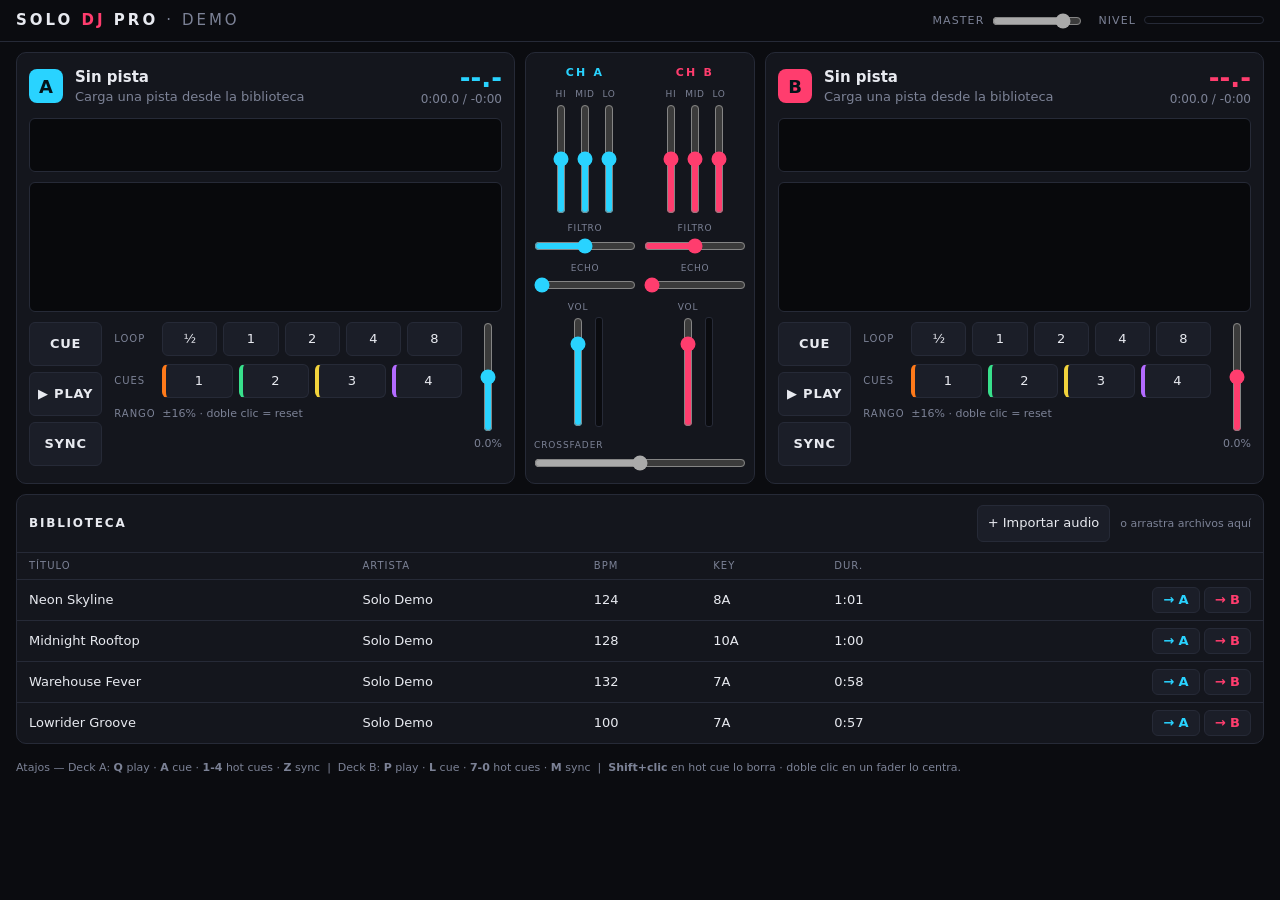
==== dj-pro/index.html @ d993eb13 "Add Solo DJ Pro demo (two-deck Web Audio DJ app) in dj-pro/ Co-Authored-By: Claude Sonnet 5.5 <norep" ====
<!DOCTYPE html>
<html lang="es">
<head>
<meta charset="utf-8">
<meta name="viewport" content="width=device-width, initial-scale=1">
<title>Solo DJ Pro</title>
<style>
:root{
  --bg:#0b0c10; --panel:#14161d; --panel2:#1b1e28; --line:#262a37; --text:#e8eaf0; --mute:#7c8296;
  --a:#29d3ff; --b:#ff3d6e; --ok:#38e08c;
}
*{box-sizing:border-box}
html,body{margin:0;background:var(--bg);color:var(--text);font:13px/1.4 system-ui,-apple-system,Segoe UI,Roboto,sans-serif}
button{font:inherit;color:inherit;background:var(--panel2);border:1px solid var(--line);border-radius:6px;padding:8px 10px;cursor:pointer;touch-action:manipulation}
button:hover{border-color:#3a4052}
button.on{background:var(--c);color:#04141a;border-color:var(--c);font-weight:700}
header{display:flex;align-items:center;gap:16px;padding:10px 16px;border-bottom:1px solid var(--line);flex-wrap:wrap}
header h1{font-size:15px;letter-spacing:.2em;margin:0;text-transform:uppercase}
header h1 b{color:var(--b)}
header .sp{flex:1}
.master{display:flex;align-items:center;gap:8px;color:var(--mute);font-size:11px;text-transform:uppercase;letter-spacing:.1em}
.meter{width:120px;height:8px;background:#0a0b0f;border-radius:4px;overflow:hidden;border:1px solid var(--line)}
.meter i{display:block;height:100%;width:0;background:linear-gradient(90deg,var(--ok),#f2d33c 75%,#ff4d4d)}
main{display:grid;grid-template-columns:1fr 230px 1fr;gap:10px;padding:10px 16px}
.deck{--c:var(--a);background:var(--panel);border:1px solid var(--line);border-radius:10px;padding:12px;display:flex;flex-direction:column;gap:10px;min-width:0}
.deck.B{--c:var(--b)}
.dh{display:flex;gap:12px;align-items:center}
.badge{width:34px;height:34px;border-radius:8px;background:var(--c);color:#04141a;font-weight:800;display:grid;place-items:center;font-size:18px;flex:none}
.meta{flex:1;min-width:0}
.meta .t{font-weight:600;font-size:15px;white-space:nowrap;overflow:hidden;text-overflow:ellipsis}
.meta .ar{color:var(--mute);white-space:nowrap;overflow:hidden;text-overflow:ellipsis}
.bpmbox{text-align:right;font-variant-numeric:tabular-nums}
.bpmbox .bpm{font-size:26px;font-weight:700;color:var(--c);line-height:1}
.bpmbox .tm{color:var(--mute);font-size:12px}
canvas{width:100%;display:block;background:#08090c;border-radius:6px;border:1px solid var(--line)}
.ov{height:54px;cursor:pointer}
.zm{height:130px}
.ctl{display:grid;grid-template-columns:auto 1fr auto;gap:12px;align-items:stretch}
.tr{display:flex;flex-direction:column;gap:6px}
.tr button{min-width:72px;padding:12px 8px;font-weight:700;letter-spacing:.06em}
.mid{display:flex;flex-direction:column;gap:8px;min-width:0}
.row{display:flex;gap:6px;flex-wrap:wrap;align-items:center}
.row .lbl{font-size:10px;color:var(--mute);text-transform:uppercase;letter-spacing:.1em;width:42px}
.row button{padding:7px 0;flex:1;min-width:38px;text-align:center}
.hc button{border-left:4px solid var(--hc,#444)}
.pitch{display:flex;flex-direction:column;align-items:center;gap:4px;font-variant-numeric:tabular-nums}
.pitch .v{font-size:11px;color:var(--mute)}
input[type=range]{accent-color:var(--c,#aaa);margin:0;cursor:pointer}
.v input[type=range], input.vert{writing-mode:vertical-lr;direction:rtl;width:22px;height:110px}
.mixer{background:var(--panel);border:1px solid var(--line);border-radius:10px;padding:12px 8px;display:flex;flex-direction:column;gap:12px;align-items:center}
.chs{display:grid;grid-template-columns:1fr 1fr;gap:8px;width:100%}
.ch{--c:var(--a);display:flex;flex-direction:column;align-items:center;gap:8px}
.ch.B{--c:var(--b)}
.ch h3{margin:0;font-size:11px;letter-spacing:.2em;color:var(--c)}
.eq{display:flex;gap:2px}
.eq label,.col{display:flex;flex-direction:column;align-items:center;gap:3px;font-size:9px;color:var(--mute);text-transform:uppercase;letter-spacing:.08em}
.fvol{display:flex;gap:6px;align-items:flex-end}
.vu{width:8px;height:110px;background:#0a0b0f;border-radius:3px;border:1px solid var(--line);position:relative;overflow:hidden}
.vu i{position:absolute;left:0;right:0;bottom:0;height:0;background:linear-gradient(0deg,var(--ok),#f2d33c 75%,#ff4d4d)}
.hz{width:100%}
.xf{width:100%;display:flex;flex-direction:column;gap:4px;font-size:9px;color:var(--mute);text-transform:uppercase;letter-spacing:.1em}
.xf input{width:100%}
.lib{margin:0 16px 16px;background:var(--panel);border:1px solid var(--line);border-radius:10px;overflow:hidden}
.libh{display:flex;gap:10px;align-items:center;padding:10px 12px;border-bottom:1px solid var(--line);flex-wrap:wrap}
.libh h2{margin:0;font-size:12px;letter-spacing:.15em;text-transform:uppercase;flex:1}
table{width:100%;border-collapse:collapse}
th{font-size:10px;text-transform:uppercase;letter-spacing:.1em;color:var(--mute);text-align:left;padding:6px 12px;font-weight:500}
td{padding:7px 12px;border-top:1px solid var(--line);white-space:nowrap}
td.n{font-variant-numeric:tabular-nums}
tr.row-t:hover{background:var(--panel2)}
td.act{text-align:right}
td.act button{padding:3px 10px;margin-left:4px;font-weight:700}
td.act .la{color:var(--a)} td.act .lb{color:var(--b)}
.foot{color:var(--mute);font-size:11px;padding:0 16px 18px}
.drop{outline:2px dashed var(--a);outline-offset:-6px}
@media(max-width:1000px){main{grid-template-columns:1fr}.mixer{order:3}}
@media(max-width:560px){.ctl{grid-template-columns:1fr}.tr{flex-direction:row}.tr button{flex:1}}
</style>
</head>
<body>
<header>
  <h1>Solo <b>DJ</b> Pro <span style="color:var(--mute);font-weight:400">· demo</span></h1>
  <span class="sp"></span>
  <label class="master">Master <input id="mvol" type="range" min="0" max="1" step="0.01" value="0.85" style="width:90px"></label>
  <div class="master">Nivel <div class="meter"><i id="mmeter"></i></div></div>
</header>

<main>
  <section class="deck A" id="deckA"></section>
  <section class="mixer">
    <div class="chs" id="chs"></div>
    <div class="xf"><span>Crossfader</span><input id="xf" type="range" min="0" max="1" step="0.005" value="0.5"></div>
  </section>
  <section class="deck B" id="deckB"></section>
</main>

<section class="lib">
  <div class="libh">
    <h2>Biblioteca</h2>
    <button id="import">+ Importar audio</button>
    <input id="file" type="file" accept="audio/*" multiple hidden>
    <span style="color:var(--mute);font-size:11px">o arrastra archivos aquí</span>
  </div>
  <table><thead><tr><th>Título</th><th>Artista</th><th>BPM</th><th>Key</th><th>Dur.</th><th></th></tr></thead><tbody id="lib"></tbody></table>
</section>
<div class="foot">Atajos — Deck A: <b>Q</b> play · <b>A</b> cue · <b>1-4</b> hot cues · <b>Z</b> sync &nbsp;|&nbsp; Deck B: <b>P</b> play · <b>L</b> cue · <b>7-0</b> hot cues · <b>M</b> sync &nbsp;|&nbsp; <b>Shift+clic</b> en hot cue lo borra · doble clic en un fader lo centra.</div>

<script>
"use strict";
const $ = (s, r = document) => r.querySelector(s);
const clamp = (v, a, b) => Math.min(b, Math.max(a, v));
const fmt = s => { if (!isFinite(s)) s = 0; s = Math.max(0, s); const m = Math.floor(s / 60); return m + ':' + String(Math.floor(s % 60)).padStart(2, '0'); };
const fmtT = s => { s = Math.max(0, s); return fmt(s) + '.' + String(Math.floor((s % 1) * 10)); };
const HC = ['#ff7a1a', '#38e08c', '#f2d33c', '#b36bff'];

let ctx, masterGain, masterAn;
const masterBuf = new Float32Array(512);

/* ---------- Análisis: forma de onda y BPM ---------- */
function analyze(buf) {
  const ch = buf.getChannelData(0), ch2 = buf.numberOfChannels > 1 ? buf.getChannelData(1) : ch;
  const B = 441, n = Math.ceil(ch.length / B), sec = B / buf.sampleRate;
  const peaks = new Float32Array(n), low = new Float32Array(n);
  let y = 0, mx = 0;
  for (let i = 0; i < n; i++) {
    let m = 0, l = 0;
    const st = i * B, en = Math.min(st + B, ch.length);
    for (let j = st; j < en; j++) {
      const x = (ch[j] + ch2[j]) * 0.5, ax = x < 0 ? -x : x;
      if (ax > m) m = ax;
      y += 0.02 * (x - y);
      const ay = y < 0 ? -y : y;
      if (ay > l) l = ay;
    }
    peaks[i] = m; low[i] = l; if (m > mx) mx = m;
  }
  if (mx > 0) for (let i = 0; i < n; i++) { peaks[i] /= mx; low[i] /= mx; }
  // BPM por autocorrelación fraccionaria del onset de graves
  const o = new Float32Array(n);
  for (let i = 1; i < n; i++) o[i] = Math.max(0, low[i] - low[i - 1]);
  const at = (p) => { const i = Math.floor(p), f = p - i; return (o[i] || 0) * (1 - f) + (o[i + 1] || 0) * f; };
  let best = 0, bestBpm = 120;
  for (let bpm = 70; bpm <= 180; bpm += 0.1) {
    const p = 60 / bpm / sec; let s = 0;
    for (let i = 0; i < n; i++) { const v = o[i]; if (v < 0.02) continue; s += v * (at(i + p) + 0.7 * at(i + 2 * p) + 0.5 * at(i + 4 * p)); }
    s /= Math.pow(bpm / 120, 0.5);
    if (s > best) { best = s; bestBpm = bpm; }
  }
  bestBpm = Math.round(bestBpm * 10) / 10;
  if (Math.abs(bestBpm - Math.round(bestBpm)) < 0.15) bestBpm = Math.round(bestBpm);
  // primer beat
  const p = 60 / bestBpm / sec; let bp = 0, bs = -1;
  for (let ph = 0; ph < p; ph += 0.5) {
    let s = 0;
    for (let k = 0; ph + k * p < n - 1; k++) s += at(ph + k * p);
    if (s > bs) { bs = s; bp = ph; }
  }
  return { peaks, low, sec, bpm: bestBpm, firstBeat: bp * sec };
}

/* ---------- Pistas demo sintetizadas ---------- */
const DEMOS = [
  { title: 'Neon Skyline', artist: 'Solo Demo', bpm: 124, key: '8A', root: 55.0, bars: 32 },
  { title: 'Midnight Rooftop', artist: 'Solo Demo', bpm: 128, key: '10A', root: 61.74, bars: 32 },
  { title: 'Warehouse Fever', artist: 'Solo Demo', bpm: 132, key: '7A', root: 73.42, bars: 32 },
  { title: 'Lowrider Groove', artist: 'Solo Demo', bpm: 100, key: '7A', root: 73.42, bars: 24 },
];
async function renderDemo(d) {
  const sr = 44100, beat = 60 / d.bpm, dur = d.bars * 4 * beat + 1;
  const oc = new OfflineAudioContext(2, Math.ceil(sr * dur), sr);
  const nb = oc.createBuffer(1, sr, sr), nd = nb.getChannelData(0);
  for (let i = 0; i < nd.length; i++) nd[i] = Math.random() * 2 - 1;
  const out = oc.createGain(); out.gain.value = 0.8; out.connect(oc.destination);
  const env = (g, t, a, dec, peak) => { g.gain.setValueAtTime(0.0001, t); g.gain.linearRampToValueAtTime(peak, t + a); g.gain.exponentialRampToValueAtTime(0.0001, t + a + dec); };
  const osc = (type, f, t, len, dest, peak, cut, a = 0.005) => {
    const o = oc.createOscillator(), g = oc.createGain(), lp = oc.createBiquadFilter();
    o.type = type; o.frequency.value = f; lp.type = 'lowpass'; lp.frequency.value = cut;
    env(g, t, a, len, peak); o.connect(lp); lp.connect(g); g.connect(dest); o.start(t); o.stop(t + len + a + 0.05);
  };
  const noise = (t, len, type, f, peak) => {
    const s = oc.createBufferSource(), fl = oc.createBiquadFilter(), g = oc.createGain();
    s.buffer = nb; fl.type = type; fl.frequency.value = f; env(g, t, 0.002, len, peak);
    s.connect(fl); fl.connect(g); g.connect(out); s.start(t, Math.random() * 0.5, len + 0.05);
  };
  const kick = t => {
    const o = oc.createOscillator(), g = oc.createGain();
    o.frequency.setValueAtTime(150, t); o.frequency.exponentialRampToValueAtTime(45, t + 0.12);
    g.gain.setValueAtTime(1, t); g.gain.exponentialRampToValueAtTime(0.001, t + 0.35);
    o.connect(g); g.connect(out); o.start(t); o.stop(t + 0.4);
  };
  const bassN = [0, 0, 12, 0, 10, 0, 7, 0], arp = [0, 3, 7, 10, 12, 10, 7, 3];
  const hz = (semi, oct = 1) => d.root * Math.pow(2, semi / 12) * oct;
  for (let bar = 0; bar < d.bars; bar++) {
    const t0 = bar * 4 * beat;
    const sec = bar < 4 ? 0 : bar < 8 ? 1 : bar < Math.floor(d.bars / 2) ? 2 : bar < Math.floor(d.bars / 2) + 4 ? 3 : 4;
    for (let b = 0; b < 4; b++) {
      const t = t0 + b * beat;
      if (sec !== 3) kick(t);
      noise(t + beat / 2, 0.05, 'highpass', 7000, 0.22);
      if (sec >= 2 && sec !== 3 && (b === 1 || b === 3)) noise(t, 0.15, 'bandpass', 1500, 0.55);
      if (sec >= 1 && sec !== 3) { const s = t + beat / 2; osc('sawtooth', hz(bassN[(b * 2 + 1) % 8], 1), s, beat * 0.45, out, 0.5, 450); }
      if (sec >= 2) for (let k = 0; k < 4; k++) {
        const s = t + k * beat / 4, n = arp[(b * 4 + k) % 8];
        osc('square', hz(n, sec === 3 ? 8 : 4), s, beat / 4 * 0.8, out, 0.1, 2800);
      }
    }
    if (sec >= 3) [0, 7, 12].forEach(n => { osc('sawtooth', hz(n, 4), t0, beat * 3.8, out, 0.05, 1200, 0.3); osc('sawtooth', hz(n, 4) * 1.007, t0, beat * 3.8, out, 0.05, 1200, 0.3); });
  }
  return oc.startRendering();
}

/* ---------- Deck ---------- */
class Deck {
  constructor(id) {
    this.id = id; this.root = $('#deck' + id);
    this.buf = null; this.info = null; this.playing = false; this.offset = 0; this.startedAt = 0; this.rate = 1;
    this.cuePoint = 0; this.cues = [null, null, null, null]; this.loop = null; this.preview = false; this.vol = 0.8; this.xf = 1;
    this.buildUI();
  }
  buildUI() {
    this.root.innerHTML = `
      <div class="dh"><div class="badge">${this.id}</div>
        <div class="meta"><div class="t" data-r="title">Sin pista</div><div class="ar" data-r="artist">Carga una pista desde la biblioteca</div></div>
        <div class="bpmbox"><div class="bpm" data-r="bpm">--.-</div><div class="tm" data-r="time">0:00.0 / -0:00</div></div></div>
      <canvas class="ov" data-r="ov"></canvas>
      <canvas class="zm" data-r="zm"></canvas>
      <div class="ctl">
        <div class="tr"><button data-r="cue">CUE</button><button data-r="play">▶ PLAY</button><button data-r="sync">SYNC</button></div>
        <div class="mid">
          <div class="row"><span class="lbl">Loop</span>${[0.5, 1, 2, 4, 8].map(b => `<button data-loop="${b}">${b === 0.5 ? '½' : b}</button>`).join('')}</div>
          <div class="row hc"><span class="lbl">Cues</span>${[0, 1, 2, 3].map(i => `<button data-hc="${i}" style="--hc:${HC[i]}">${i + 1}</button>`).join('')}</div>
          <div class="row"><span class="lbl">Rango</span><span style="color:var(--mute);font-size:11px">±16% · doble clic = reset</span></div>
        </div>
        <div class="pitch v"><input data-r="pitch" type="range" min="-16" max="16" step="0.05" value="0" class="vert"><span class="v" data-r="pv">0.0%</span></div>
      </div>`;
    this.el = k => $(`[data-r=${k}]`, this.root);
    this.ov = this.el('ov'); this.zm = this.el('zm');
    this.el('play').onclick = () => this.togglePlay();
    const cue = this.el('cue');
    cue.onpointerdown = e => { e.preventDefault(); this.cueDown(); };
    cue.onpointerup = cue.onpointerleave = () => this.cueUp();
    this.el('sync').onclick = () => this.sync();
    this.root.querySelectorAll('[data-loop]').forEach(b => b.onclick = () => this.toggleLoop(+b.dataset.loop));
    this.root.querySelectorAll('[data-hc]').forEach(b => b.onclick = e => this.hotCue(+b.dataset.hc, e.shiftKey));
    const p = this.el('pitch');
    p.oninput = () => this.setTempo(+p.value);
    p.ondblclick = () => { p.value = 0; this.setTempo(0); };
    this.ov.onclick = e => { if (!this.buf) return; const r = this.ov.getBoundingClientRect(); this.seek((e.clientX - r.left) / r.width * this.buf.duration); };
    let drag = null;
    this.zm.onpointerdown = e => { drag = e.clientX; this.zm.setPointerCapture(e.pointerId); };
    this.zm.onpointermove = e => { if (drag === null || !this.buf) return; const r = this.zm.getBoundingClientRect(); this.seek(this.pos() - (e.clientX - drag) / r.width * 8); drag = e.clientX; };
    this.zm.onpointerup = () => drag = null;
  }
  initGraph() {
    const mk = (t, f, type) => { const n = ctx.createBiquadFilter(); n.type = type; n.frequency.value = f; return n; };
    this.lo = mk(0, 100, 'lowshelf'); this.mid = mk(0, 1000, 'peaking'); this.hi = mk(0, 8000, 'highshelf'); this.mid.Q.value = 0.7;
    this.lpf = mk(0, 20000, 'lowpass'); this.hpf = mk(0, 10, 'highpass');
    this.trim = ctx.createGain(); this.chan = ctx.createGain(); this.an = ctx.createAnalyser(); this.an.fftSize = 512;
    this.delay = ctx.createDelay(2); this.fb = ctx.createGain(); this.wet = ctx.createGain(); this.fb.gain.value = 0.45; this.wet.gain.value = 0;
    this.trim.connect(this.lo); this.lo.connect(this.mid); this.mid.connect(this.hi); this.hi.connect(this.lpf); this.lpf.connect(this.hpf);
    this.hpf.connect(this.chan); this.hpf.connect(this.delay); this.delay.connect(this.fb); this.fb.connect(this.delay); this.delay.connect(this.wet); this.wet.connect(this.chan);
    this.chan.connect(this.an); this.an.connect(masterGain);
    this.updateGain(); this.updateDelay();
    this.vuBuf = new Float32Array(512);
  }
  updateGain() { if (this.chan) this.chan.gain.setTargetAtTime(this.vol * this.xf, ctx.currentTime, 0.015); }
  updateDelay() { if (this.delay && this.info) this.delay.delayTime.setTargetAtTime(clamp(60 / (this.info.bpm * this.rate) * 0.75, 0.05, 1.9), ctx.currentTime, 0.05); }
  setEQ(band, v) { const db = v >= 0 ? v * 6 : v * 26; (band === 'lo' ? this.lo : band === 'mid' ? this.mid : this.hi).gain.setTargetAtTime(db, ctx.currentTime, 0.01); }
  setFilter(v) {
    const t = ctx.currentTime;
    if (Math.abs(v) < 0.04) { this.lpf.frequency.setTargetAtTime(20000, t, 0.02); this.hpf.frequency.setTargetAtTime(10, t, 0.02); }
    else if (v < 0) { this.hpf.frequency.setTargetAtTime(10, t, 0.02); this.lpf.frequency.setTargetAtTime(20000 * Math.pow(0.001, -v), t, 0.02); }
    else { this.lpf.frequency.setTargetAtTime(20000, t, 0.02); this.hpf.frequency.setTargetAtTime(20 * Math.pow(1000, v), t, 0.02); }
  }
  setFx(v) { this.wet.gain.setTargetAtTime(v * 0.9, ctx.currentTime, 0.02); }

  load(buf, meta) {
    this.stopSrc(); this.playing = false; this.preview = false;
    this.buf = buf; this.info = analyze(buf); this.meta = meta;
    if (meta && meta.demo) { this.info.bpm = meta.bpm; this.info.firstBeat = 0; }
    this.offset = this.cuePoint = 0; this.cues = [null, null, null, null]; this.loop = null;
    this.el('pitch').value = 0; this.rate = 1; this.el('pv').textContent = '0.0%';
    this.el('title').textContent = meta.title; this.el('artist').textContent = meta.artist + (meta.key ? ' · ' + meta.key : '');
    this.paintOverview(); this.refreshButtons(); this.updateDelay();
  }
  pos() {
    if (!this.buf) return 0;
    if (!this.playing) return this.offset;
    let p = this.offset + (ctx.currentTime - this.startedAt) * this.rate;
    if (this.loop) { const { s, e } = this.loop; if (p >= e) p = s + ((p - s) % (e - s)); }
    return p;
  }
  stopSrc() { if (this.src) { try { this.src.stop(); } catch (e) {} try { this.src.disconnect(); } catch (e) {} this.src = null; } }
  startSrc(off) {
    this.stopSrc();
    const s = ctx.createBufferSource(); s.buffer = this.buf; s.playbackRate.value = this.rate;
    if (this.loop) { s.loop = true; s.loopStart = this.loop.s; s.loopEnd = this.loop.e; }
    s.connect(this.trim); s.start(0, clamp(off, 0, this.buf.duration - 0.01));
    this.src = s; this.offset = off; this.startedAt = ctx.currentTime;
  }
  togglePlay() {
    if (!this.buf) return; initAudio();
    if (this.playing) { this.pause(); } else { this.preview = false; this.startSrc(this.offset >= this.buf.duration - 0.05 ? 0 : this.offset); this.playing = true; }
    this.refreshButtons();
  }
  pause() { this.offset = this.pos(); this.stopSrc(); this.playing = false; }
  seek(t) { if (!this.buf) return; t = clamp(t, 0, this.buf.duration - 0.02); if (this.playing) this.startSrc(t); else this.offset = t; }
  cueDown() {
    if (!this.buf) return; initAudio();
    if (this.playing) { this.pause(); this.seek(this.cuePoint); this.refreshButtons(); }
    else if (Math.abs(this.offset - this.cuePoint) < 0.03) { this.preview = true; this.startSrc(this.cuePoint); this.playing = true; this.refreshButtons(); }
    else { this.cuePoint = this.offset; }
  }
  cueUp() { if (this.preview) { this.preview = false; this.pause(); this.offset = this.cuePoint; this.refreshButtons(); } }
  setTempo(pct) {
    this.el('pv').textContent = (pct > 0 ? '+' : '') + pct.toFixed(1) + '%';
    if (this.playing) { this.offset = this.pos(); this.startedAt = ctx.currentTime; }
    this.rate = 1 + pct / 100;
    if (this.src) this.src.playbackRate.value = this.rate;
    this.updateDelay();
  }
  bpmNow() { return this.info ? this.info.bpm * this.rate : 0; }
  sync() {
    const o = this === decks[0] ? decks[1] : decks[0];
    if (!this.info || !o.info) return; initAudio();
    const rate = clamp(o.bpmNow() / this.info.bpm, 0.84, 1.16), pct = (rate - 1) * 100;
    this.el('pitch').value = pct; this.setTempo(pct);
    if (this.playing && o.playing) {
      const ph = d => { const bl = 60 / d.info.bpm; return (((d.pos() - d.info.firstBeat) / bl) % 1 + 1) % 1; };
      let diff = ph(o) - ph(this); diff -= Math.round(diff);
      this.seek(this.pos() + diff * 60 / this.info.bpm);
    }
  }
  toggleLoop(beats) {
    if (!this.buf) return;
    const was = this.loop && this.loop.beats === beats;
    if (this.playing) { this.offset = this.pos(); this.startedAt = ctx.currentTime; }
    if (was) { this.loop = null; if (this.src) this.src.loop = false; }
    else {
      const bl = 60 / this.info.bpm; let s = this.pos();
      s = Math.max(0, this.info.firstBeat + Math.round((s - this.info.firstBeat) / bl) * bl);
      const e = Math.min(s + beats * bl, this.buf.duration - 0.05);
      this.loop = { s, e, beats };
      if (this.playing) { if (this.offset >= e) this.startSrc(s); else { this.src.loopStart = s; this.src.loopEnd = e; this.src.loop = true; } }
    }
    this.refreshButtons();
  }
  hotCue(i, clear) {
    if (!this.buf) return;
    if (clear) this.cues[i] = null;
    else if (this.cues[i] === null) this.cues[i] = this.pos();
    else { initAudio(); this.seek(this.cues[i]); if (!this.playing) { this.preview = false; this.startSrc(this.cues[i]); this.playing = true; } }
    this.refreshButtons();
  }
  refreshButtons() {
    const pl = this.el('play'); pl.classList.toggle('on', this.playing && !this.preview);
    pl.textContent = this.playing ? '❚❚ PAUSA' : '▶ PLAY';
    this.root.querySelectorAll('[data-loop]').forEach(b => b.classList.toggle('on', !!this.loop && this.loop.beats === +b.dataset.loop));
    this.root.querySelectorAll('[data-hc]').forEach(b => { const i = +b.dataset.hc, on = this.cues[i] !== null; b.classList.toggle('on', on); b.style.background = on ? HC[i] : ''; b.style.borderColor = on ? HC[i] : ''; });
  }
  paintOverview() {
    const c = document.createElement('canvas'); this.ovCache = c;
    const W = c.width = 1200, H = c.height = 108, { peaks, low } = this.info, n = peaks.length, ctx2 = c.getContext('2d');
    const col = getComputedStyle(this.root).getPropertyValue('--c').trim() || '#29d3ff';
    for (let x = 0; x < W; x++) {
      const a = Math.floor(x / W * n), b = Math.max(a + 1, Math.floor((x + 1) / W * n)); let m = 0, l = 0;
      for (let i = a; i < b; i++) { if (peaks[i] > m) m = peaks[i]; if (low[i] > l) l = low[i]; }
      ctx2.fillStyle = col; ctx2.globalAlpha = 0.55; ctx2.fillRect(x, H / 2 - m * H / 2, 1, m * H);
      ctx2.globalAlpha = 1; ctx2.fillStyle = '#fff'; ctx2.fillRect(x, H / 2 - l * H / 2, 1, l * H);
    }
  }
  draw() {
    if (!this.buf) { this.fit(this.ov, 54); this.fit(this.zm, 130); return; }
    const pos = this.pos(), dur = this.buf.duration;
    // overview
    let g = this.fit(this.ov, 54), W = this.ov.width, H = this.ov.height;
    g.drawImage(this.ovCache, 0, 0, W, H);
    if (this.loop) { g.fillStyle = 'rgba(56,224,140,.28)'; g.fillRect(this.loop.s / dur * W, 0, (this.loop.e - this.loop.s) / dur * W, H); }
    this.cues.forEach((c, i) => { if (c !== null) { g.fillStyle = HC[i]; g.fillRect(c / dur * W - 1, 0, 3, H); } });
    g.fillStyle = '#fff'; g.fillRect(pos / dur * W - 1, 0, 2, H);
    // zoom
    g = this.fit(this.zm, 130); W = this.zm.width; H = this.zm.height;
    const win = 8, { peaks, low, sec, bpm, firstBeat } = this.info, col = getComputedStyle(this.root).getPropertyValue('--c').trim();
    const t0 = pos - win / 2, dpr = W / this.zm.clientWidth;
    if (this.loop) { g.fillStyle = 'rgba(56,224,140,.22)'; g.fillRect((this.loop.s - t0) / win * W, 0, (this.loop.e - this.loop.s) / win * W, H); }
    for (let x = 0; x < W; x += 2) {
      const t = t0 + x / W * win, i = Math.floor(t / sec);
      if (i < 0 || i >= peaks.length) continue;
      const m = peaks[i], l = low[i];
      g.fillStyle = col; g.globalAlpha = 0.6; g.fillRect(x, H / 2 - m * H * 0.48, 2, m * H * 0.96);
      g.globalAlpha = 1; g.fillStyle = '#fff'; g.fillRect(x, H / 2 - l * H * 0.48, 2, l * H * 0.96);
    }
    const bl = 60 / bpm, k0 = Math.ceil((t0 - firstBeat) / bl);
    for (let k = k0; firstBeat + k * bl < t0 + win; k++) {
      const x = (firstBeat + k * bl - t0) / win * W, bar = ((k % 4) + 4) % 4 === 0;
      g.fillStyle = bar ? 'rgba(255,255,255,.6)' : 'rgba(255,255,255,.2)'; g.fillRect(x, 0, bar ? 2 * dpr : dpr, H);
    }
    this.cues.forEach((c, i) => { if (c === null) return; const x = (c - t0) / win * W; g.fillStyle = HC[i]; g.fillRect(x - dpr, 0, 2 * dpr, H); g.fillRect(x, 0, 16 * dpr, 14 * dpr); g.fillStyle = '#000'; g.font = `${10 * dpr}px sans-serif`; g.fillText(i + 1, x + 4 * dpr, 11 * dpr); });
    g.fillStyle = '#ff3b3b'; g.fillRect(W / 2 - dpr, 0, 2 * dpr, H);
    // texto
    this.el('time').textContent = fmtT(pos) + ' / -' + fmt(dur - pos);
    this.el('bpm').textContent = this.bpmNow().toFixed(1);
    // fin de pista
    if (this.playing && !this.loop && pos >= dur - 0.03) { this.pause(); this.offset = 0; this.refreshButtons(); }
  }
  fit(c, h) {
    const dpr = window.devicePixelRatio || 1, w = Math.max(10, Math.round(c.clientWidth * dpr)), hh = Math.round(h * dpr);
    if (c.width !== w || c.height !== hh) { c.width = w; c.height = hh; }
    const g = c.getContext('2d'); g.globalAlpha = 1; g.clearRect(0, 0, c.width, c.height); return g;
  }
}

const decks = [new Deck('A'), new Deck('B')];

/* ---------- Mezclador ---------- */
function buildMixer() {
  $('#chs').innerHTML = decks.map((d, i) => `
    <div class="ch ${d.id}" data-i="${i}">
      <h3>CH ${d.id}</h3>
      <div class="eq">
        <label>Hi<input class="vert" data-eq="hi" type="range" min="-1" max="1" step="0.01" value="0"></label>
        <label>Mid<input class="vert" data-eq="mid" type="range" min="-1" max="1" step="0.01" value="0"></label>
        <label>Lo<input class="vert" data-eq="lo" type="range" min="-1" max="1" step="0.01" value="0"></label>
      </div>
      <label class="col hz">Filtro<input class="hz" data-f="filter" type="range" min="-1" max="1" step="0.01" value="0"></label>
      <label class="col hz">Echo<input class="hz" data-f="fx" type="range" min="0" max="1" step="0.01" value="0"></label>
      <div class="fvol"><label class="col">Vol<input class="vert" data-f="vol" type="range" min="0" max="1" step="0.01" value="0.8"></label><div class="vu"><i></i></div></div>
    </div>`).join('');
  document.querySelectorAll('.ch').forEach(ch => {
    const d = decks[+ch.dataset.i];
    ch.querySelectorAll('input').forEach(inp => {
      const def = inp.value;
      inp.ondblclick = () => { inp.value = def; inp.oninput(); };
      inp.oninput = () => {
        const v = +inp.value; d.ui = d.ui || {}; d.ui[inp.dataset.eq || inp.dataset.f] = v;
        if (inp.dataset.f === 'vol') { d.vol = v; d.updateGain(); return; }
        if (!ctx) return;
        if (inp.dataset.eq) d.setEQ(inp.dataset.eq, v);
        else if (inp.dataset.f === 'filter') d.setFilter(v);
        else if (inp.dataset.f === 'fx') d.setFx(v);
      };
    });
    d.vu = $('.vu i', ch);
  });
}
function applyXfade() {
  const x = +$('#xf').value;
  decks[0].xf = Math.cos(x * Math.PI / 2) * 1.0; decks[1].xf = Math.sin(x * Math.PI / 2);
  // normaliza el centro para que ambos canales suenen a 100%
  decks.forEach(d => { d.xf = Math.min(1, d.xf * 1.414); d.updateGain(); });
}
$('#xf').oninput = () => ctx && applyXfade();
$('#xf').ondblclick = e => { e.target.value = 0.5; ctx && applyXfade(); };
$('#mvol').oninput = e => masterGain && masterGain.gain.setTargetAtTime(+e.target.value, ctx.currentTime, 0.02);

function initAudio() {
  if (ctx) { if (ctx.state !== 'running') ctx.resume(); return; }
  ctx = new (window.AudioContext || window.webkitAudioContext)();
  masterGain = ctx.createGain(); masterGain.gain.value = +$('#mvol').value;
  const comp = ctx.createDynamicsCompressor(); masterAn = ctx.createAnalyser(); masterAn.fftSize = 512;
  masterGain.connect(comp); comp.connect(masterAn); masterAn.connect(ctx.destination);
  decks.forEach(d => { d.initGraph(); const u = d.ui || {};
    ['hi', 'mid', 'lo'].forEach(b => u[b] !== undefined && d.setEQ(b, u[b])); u.filter !== undefined && d.setFilter(u.filter); u.fx !== undefined && d.setFx(u.fx); });
  applyXfade();
}

/* ---------- Biblioteca ---------- */
const library = DEMOS.map(d => ({ ...d, demo: true, dur: d.bars * 4 * 60 / d.bpm }));
function drawLib() {
  $('#lib').innerHTML = library.map((t, i) => `<tr class="row-t"><td>${t.title}</td><td>${t.artist}</td><td class="n">${t.bpm ? (+t.bpm).toFixed(t.demo ? 0 : 1) : '--'}</td><td>${t.key || '—'}</td><td class="n">${fmt(t.dur)}</td>
    <td class="act"><button class="la" data-t="${i}" data-d="0">→ A</button><button class="lb" data-t="${i}" data-d="1">→ B</button></td></tr>`).join('');
}
async function loadTrack(i, di) {
  initAudio();
  const t = library[i], deck = decks[di];
  deck.el('title').textContent = 'Cargando…';
  if (!t.buffer) t.buffer = t.demo ? await renderDemo(t) : t.buffer;
  deck.load(t.buffer, t);
  if (!t.demo && !t.analyzed) { t.bpm = deck.info.bpm; t.analyzed = true; drawLib(); }
}
$('#lib').onclick = e => { const b = e.target.closest('button[data-t]'); if (b) loadTrack(+b.dataset.t, +b.dataset.d); };
async function addFiles(files, deckIdx) {
  initAudio();
  for (const f of files) {
    if (!f.type.startsWith('audio/') && !/\.(mp3|wav|flac|m4a|aac|ogg)$/i.test(f.name)) continue;
    try {
      const buffer = await ctx.decodeAudioData(await f.arrayBuffer());
      const name = f.name.replace(/\.[^.]+$/, ''), parts = name.split(' - ');
      library.push({ title: parts.length > 1 ? parts.slice(1).join(' - ') : name, artist: parts.length > 1 ? parts[0] : 'Importado', bpm: 0, key: '', dur: buffer.duration, buffer });
      drawLib();
      if (deckIdx !== undefined) await loadTrack(library.length - 1, deckIdx);
    } catch (err) { alert('No se pudo leer ' + f.name); }
  }
}
$('#import').onclick = () => $('#file').click();
$('#file').onchange = e => { addFiles([...e.target.files]); e.target.value = ''; };
document.addEventListener('dragover', e => { e.preventDefault(); const d = e.target.closest('.deck'); document.querySelectorAll('.deck').forEach(x => x.classList.toggle('drop', x === d)); });
document.addEventListener('dragleave', e => { if (!e.relatedTarget) document.querySelectorAll('.deck').forEach(x => x.classList.remove('drop')); });
document.addEventListener('drop', e => {
  e.preventDefault(); document.querySelectorAll('.deck').forEach(x => x.classList.remove('drop'));
  const d = e.target.closest('.deck'); addFiles([...e.dataTransfer.files], d ? (d.id === 'deckA' ? 0 : 1) : undefined);
});

/* ---------- Atajos ---------- */
const keys = {
  q: () => decks[0].togglePlay(), p: () => decks[1].togglePlay(), z: () => decks[0].sync(), m: () => decks[1].sync(),
  1: () => decks[0].hotCue(0), 2: () => decks[0].hotCue(1), 3: () => decks[0].hotCue(2), 4: () => decks[0].hotCue(3),
  7: () => decks[1].hotCue(0), 8: () => decks[1].hotCue(1), 9: () => decks[1].hotCue(2), 0: () => decks[1].hotCue(3),
};
addEventListener('keydown', e => {
  if (e.repeat || e.metaKey || e.ctrlKey || (e.target.tagName === 'INPUT' && e.target.type !== 'range')) return;
  const k = e.key.toLowerCase();
  if (k === 'a') decks[0].cueDown(); else if (k === 'l') decks[1].cueDown(); else if (keys[k]) keys[k]();
});
addEventListener('keyup', e => { const k = e.key.toLowerCase(); if (k === 'a') decks[0].cueUp(); else if (k === 'l') decks[1].cueUp(); });

/* ---------- Loop de render y medidores ---------- */
const peakOf = (an, buf) => { an.getFloatTimeDomainData(buf); let m = 0; for (let i = 0; i < buf.length; i++) { const v = Math.abs(buf[i]); if (v > m) m = v; } return m; };
function frame() {
  decks.forEach(d => d.draw());
  if (ctx) {
    decks.forEach(d => { if (d.an && d.vu) d.vu.style.height = clamp(peakOf(d.an, d.vuBuf) * 100, 0, 100) + '%'; });
    $('#mmeter').style.width = clamp(peakOf(masterAn, masterBuf) * 100, 0, 100) + '%';
  }
  requestAnimationFrame(frame);
}
buildMixer(); drawLib(); requestAnimationFrame(frame);
window.__dj = { decks, library, loadTrack };
</script>
</body>
</html>
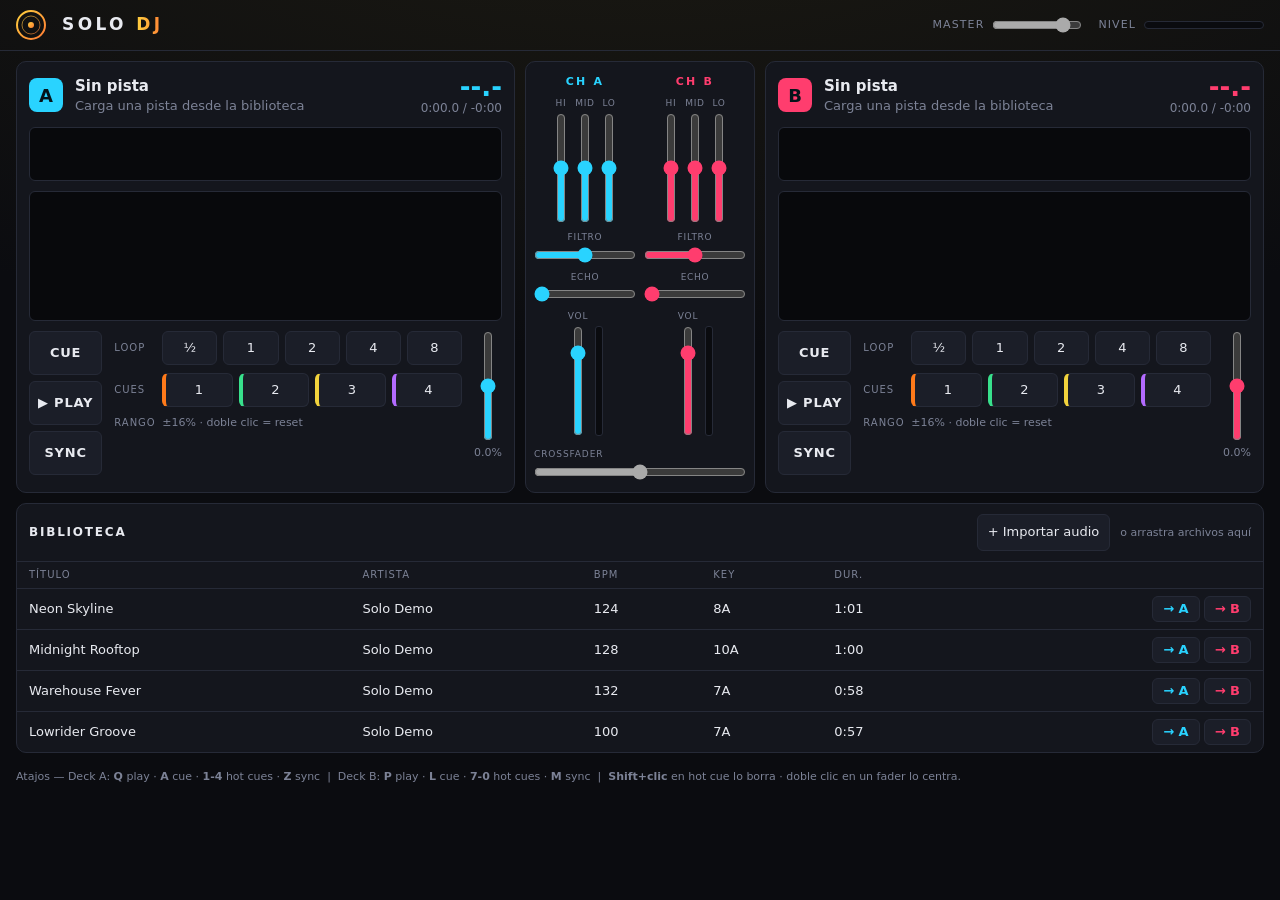
==== commit 496f7a4a: "Rename app to Solo DJ and polish header branding Co-Authored-By: Claude Sonnet 5.5 <noreply@anthropi" ====
--- a/dj-pro/index.html
+++ b/dj-pro/index.html
@@ -3,20 +3,21 @@
 <head>
 <meta charset="utf-8">
 <meta name="viewport" content="width=device-width, initial-scale=1">
-<title>Solo DJ Pro</title>
+<title>Solo DJ</title>
 <style>
 :root{
   --bg:#0b0c10; --panel:#14161d; --panel2:#1b1e28; --line:#262a37; --text:#e8eaf0; --mute:#7c8296;
   --a:#29d3ff; --b:#ff3d6e; --ok:#38e08c;
 }
 *{box-sizing:border-box}
-html,body{margin:0;background:var(--bg);color:var(--text);font:13px/1.4 system-ui,-apple-system,Segoe UI,Roboto,sans-serif}
+html,body{margin:0;background:radial-gradient(1200px 500px at 50% -150px,#1c1a12,var(--bg)) no-repeat,var(--bg);min-height:100%;color:var(--text);font:13px/1.4 system-ui,-apple-system,Segoe UI,Roboto,sans-serif}
 button{font:inherit;color:inherit;background:var(--panel2);border:1px solid var(--line);border-radius:6px;padding:8px 10px;cursor:pointer;touch-action:manipulation}
 button:hover{border-color:#3a4052}
 button.on{background:var(--c);color:#04141a;border-color:var(--c);font-weight:700}
 header{display:flex;align-items:center;gap:16px;padding:10px 16px;border-bottom:1px solid var(--line);flex-wrap:wrap}
 header h1{font-size:15px;letter-spacing:.2em;margin:0;text-transform:uppercase}
-header h1 b{color:var(--b)}
+header h1{font-weight:800;font-size:17px}
+header h1 b{background:linear-gradient(90deg,#ffd23f,#ff7a33);-webkit-background-clip:text;background-clip:text;color:transparent}
 header .sp{flex:1}
 .master{display:flex;align-items:center;gap:8px;color:var(--mute);font-size:11px;text-transform:uppercase;letter-spacing:.1em}
 .meter{width:120px;height:8px;background:#0a0b0f;border-radius:4px;overflow:hidden;border:1px solid var(--line)}
@@ -79,7 +80,7 @@
 </head>
 <body>
 <header>
-  <h1>Solo <b>DJ</b> Pro <span style="color:var(--mute);font-weight:400">· demo</span></h1>
+  <svg width="30" height="30" viewBox="0 0 30 30" aria-hidden="true"><defs><linearGradient id="lg" x1="0" y1="0" x2="1" y2="1"><stop offset="0" stop-color="#ffd23f"/><stop offset="1" stop-color="#ff7a33"/></linearGradient></defs><circle cx="15" cy="15" r="14" fill="none" stroke="url(#lg)" stroke-width="2"/><circle cx="15" cy="15" r="9" fill="none" stroke="url(#lg)" stroke-width="1" opacity=".6"/><circle cx="15" cy="15" r="3" fill="url(#lg)"/><path d="M15 1v6" stroke="url(#lg)" stroke-width="2" stroke-linecap="round"/></svg><h1>Solo <b>DJ</b></h1>
   <span class="sp"></span>
   <label class="master">Master <input id="mvol" type="range" min="0" max="1" step="0.01" value="0.85" style="width:90px"></label>
   <div class="master">Nivel <div class="meter"><i id="mmeter"></i></div></div>
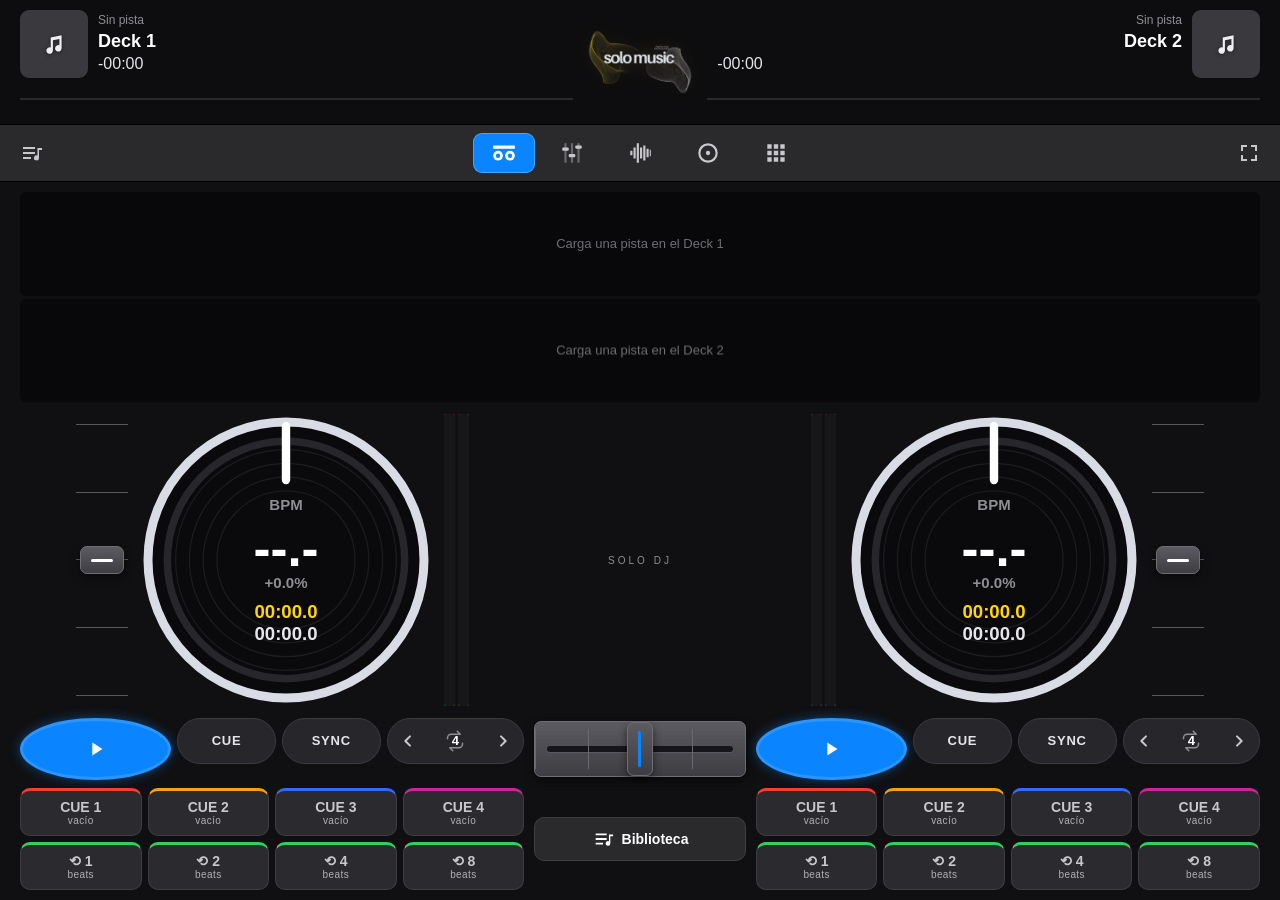
==== commit 7191dbe9: "Redesign Solo DJ: tablet-style decks view, mixer/waves/platters/pads views, song library, Solo Music" ====
--- a/dj-pro/index.html
+++ b/dj-pro/index.html
@@ -2,144 +2,366 @@
 <html lang="es">
 <head>
 <meta charset="utf-8">
-<meta name="viewport" content="width=device-width, initial-scale=1">
+<meta name="viewport" content="width=device-width, initial-scale=1, viewport-fit=cover, user-scalable=no">
+<meta name="theme-color" content="#0d0d0f">
 <title>Solo DJ</title>
 <style>
 :root{
-  --bg:#0b0c10; --panel:#14161d; --panel2:#1b1e28; --line:#262a37; --text:#e8eaf0; --mute:#7c8296;
-  --a:#29d3ff; --b:#ff3d6e; --ok:#38e08c;
-}
-*{box-sizing:border-box}
-html,body{margin:0;background:radial-gradient(1200px 500px at 50% -150px,#1c1a12,var(--bg)) no-repeat,var(--bg);min-height:100%;color:var(--text);font:13px/1.4 system-ui,-apple-system,Segoe UI,Roboto,sans-serif}
-button{font:inherit;color:inherit;background:var(--panel2);border:1px solid var(--line);border-radius:6px;padding:8px 10px;cursor:pointer;touch-action:manipulation}
-button:hover{border-color:#3a4052}
-button.on{background:var(--c);color:#04141a;border-color:var(--c);font-weight:700}
-header{display:flex;align-items:center;gap:16px;padding:10px 16px;border-bottom:1px solid var(--line);flex-wrap:wrap}
-header h1{font-size:15px;letter-spacing:.2em;margin:0;text-transform:uppercase}
-header h1{font-weight:800;font-size:17px}
-header h1 b{background:linear-gradient(90deg,#ffd23f,#ff7a33);-webkit-background-clip:text;background-clip:text;color:transparent}
-header .sp{flex:1}
-.master{display:flex;align-items:center;gap:8px;color:var(--mute);font-size:11px;text-transform:uppercase;letter-spacing:.1em}
-.meter{width:120px;height:8px;background:#0a0b0f;border-radius:4px;overflow:hidden;border:1px solid var(--line)}
-.meter i{display:block;height:100%;width:0;background:linear-gradient(90deg,var(--ok),#f2d33c 75%,#ff4d4d)}
-main{display:grid;grid-template-columns:1fr 230px 1fr;gap:10px;padding:10px 16px}
-.deck{--c:var(--a);background:var(--panel);border:1px solid var(--line);border-radius:10px;padding:12px;display:flex;flex-direction:column;gap:10px;min-width:0}
-.deck.B{--c:var(--b)}
-.dh{display:flex;gap:12px;align-items:center}
-.badge{width:34px;height:34px;border-radius:8px;background:var(--c);color:#04141a;font-weight:800;display:grid;place-items:center;font-size:18px;flex:none}
-.meta{flex:1;min-width:0}
-.meta .t{font-weight:600;font-size:15px;white-space:nowrap;overflow:hidden;text-overflow:ellipsis}
-.meta .ar{color:var(--mute);white-space:nowrap;overflow:hidden;text-overflow:ellipsis}
-.bpmbox{text-align:right;font-variant-numeric:tabular-nums}
-.bpmbox .bpm{font-size:26px;font-weight:700;color:var(--c);line-height:1}
-.bpmbox .tm{color:var(--mute);font-size:12px}
-canvas{width:100%;display:block;background:#08090c;border-radius:6px;border:1px solid var(--line)}
-.ov{height:54px;cursor:pointer}
-.zm{height:130px}
-.ctl{display:grid;grid-template-columns:auto 1fr auto;gap:12px;align-items:stretch}
-.tr{display:flex;flex-direction:column;gap:6px}
-.tr button{min-width:72px;padding:12px 8px;font-weight:700;letter-spacing:.06em}
-.mid{display:flex;flex-direction:column;gap:8px;min-width:0}
-.row{display:flex;gap:6px;flex-wrap:wrap;align-items:center}
-.row .lbl{font-size:10px;color:var(--mute);text-transform:uppercase;letter-spacing:.1em;width:42px}
-.row button{padding:7px 0;flex:1;min-width:38px;text-align:center}
-.hc button{border-left:4px solid var(--hc,#444)}
-.pitch{display:flex;flex-direction:column;align-items:center;gap:4px;font-variant-numeric:tabular-nums}
-.pitch .v{font-size:11px;color:var(--mute)}
-input[type=range]{accent-color:var(--c,#aaa);margin:0;cursor:pointer}
-.v input[type=range], input.vert{writing-mode:vertical-lr;direction:rtl;width:22px;height:110px}
-.mixer{background:var(--panel);border:1px solid var(--line);border-radius:10px;padding:12px 8px;display:flex;flex-direction:column;gap:12px;align-items:center}
-.chs{display:grid;grid-template-columns:1fr 1fr;gap:8px;width:100%}
-.ch{--c:var(--a);display:flex;flex-direction:column;align-items:center;gap:8px}
-.ch.B{--c:var(--b)}
-.ch h3{margin:0;font-size:11px;letter-spacing:.2em;color:var(--c)}
-.eq{display:flex;gap:2px}
-.eq label,.col{display:flex;flex-direction:column;align-items:center;gap:3px;font-size:9px;color:var(--mute);text-transform:uppercase;letter-spacing:.08em}
-.fvol{display:flex;gap:6px;align-items:flex-end}
-.vu{width:8px;height:110px;background:#0a0b0f;border-radius:3px;border:1px solid var(--line);position:relative;overflow:hidden}
-.vu i{position:absolute;left:0;right:0;bottom:0;height:0;background:linear-gradient(0deg,var(--ok),#f2d33c 75%,#ff4d4d)}
-.hz{width:100%}
-.xf{width:100%;display:flex;flex-direction:column;gap:4px;font-size:9px;color:var(--mute);text-transform:uppercase;letter-spacing:.1em}
-.xf input{width:100%}
-.lib{margin:0 16px 16px;background:var(--panel);border:1px solid var(--line);border-radius:10px;overflow:hidden}
-.libh{display:flex;gap:10px;align-items:center;padding:10px 12px;border-bottom:1px solid var(--line);flex-wrap:wrap}
-.libh h2{margin:0;font-size:12px;letter-spacing:.15em;text-transform:uppercase;flex:1}
-table{width:100%;border-collapse:collapse}
-th{font-size:10px;text-transform:uppercase;letter-spacing:.1em;color:var(--mute);text-align:left;padding:6px 12px;font-weight:500}
-td{padding:7px 12px;border-top:1px solid var(--line);white-space:nowrap}
-td.n{font-variant-numeric:tabular-nums}
-tr.row-t:hover{background:var(--panel2)}
-td.act{text-align:right}
-td.act button{padding:3px 10px;margin-left:4px;font-weight:700}
-td.act .la{color:var(--a)} td.act .lb{color:var(--b)}
-.foot{color:var(--mute);font-size:11px;padding:0 16px 18px}
-.drop{outline:2px dashed var(--a);outline-offset:-6px}
-@media(max-width:1000px){main{grid-template-columns:1fr}.mixer{order:3}}
-@media(max-width:560px){.ctl{grid-template-columns:1fr}.tr{flex-direction:row}.tr button{flex:1}}
+  --bg:#0d0d0f; --p1:#2c2c30; --p2:#232326; --text:#fff; --mute:#8e8e93;
+  --blue:#0a84ff; --green:#30d158; --red:#ff453a; --yellow:#ffd60a;
+  --d0:#0a84ff; --d1:#bf5af2; --k:54px;
+}
+*{box-sizing:border-box;-webkit-tap-highlight-color:transparent}
+html,body{height:100%;margin:0;overflow:hidden;background:#000;color:var(--text);font:14px/1.3 -apple-system,BlinkMacSystemFont,"SF Pro Text","Segoe UI",Roboto,sans-serif;user-select:none;-webkit-user-select:none}
+button{font:inherit;color:inherit;border:0;background:none;padding:0;cursor:pointer;touch-action:manipulation}
+svg{display:block}
+#app{height:100dvh;max-width:1280px;margin:0 auto;display:flex;flex-direction:column;background:var(--p2);position:relative;overflow:hidden}
+
+/* ---------- Cabecera ---------- */
+.top{background:var(--bg);padding:max(6px,env(safe-area-inset-top)) 12px 8px;display:grid;grid-template-columns:1fr 1fr;grid-template-areas:"brand brand" "c1 c2";gap:2px 14px}
+.brand{grid-area:brand;display:flex;justify-content:center;height:50px}
+.brand img{height:100%;width:auto;object-fit:contain;filter:drop-shadow(0 0 10px rgba(255,181,46,.25))}
+.dcard{display:grid;grid-template-columns:auto 1fr;grid-template-rows:auto auto;gap:6px 10px;min-width:0}
+.dcard[data-deck="0"]{grid-area:c1}.dcard[data-deck="1"]{grid-area:c2}
+.dcard[data-deck="1"]{grid-template-columns:1fr auto;text-align:right}
+.dcard[data-deck="1"] .meta{grid-column:1;grid-row:1}.dcard[data-deck="1"] .art{grid-column:2;grid-row:1}
+.art{width:58px;height:58px;border-radius:9px;background:#3a3a3e;display:grid;place-items:center;overflow:hidden;flex:none}
+.art svg{width:26px;height:26px;fill:#fff;opacity:.92;filter:drop-shadow(0 1px 2px rgba(0,0,0,.5))}
+.meta{min-width:0;display:flex;flex-direction:column;justify-content:center;gap:1px}
+.meta .ar{color:var(--mute);font-size:12px;white-space:nowrap;overflow:hidden;text-overflow:ellipsis}
+.meta .ti{font-size:16px;font-weight:600;white-space:nowrap;overflow:hidden;text-overflow:ellipsis}
+.meta .tk{display:flex;gap:10px;align-items:center;color:#e5e5ea;font-variant-numeric:tabular-nums;font-size:16px}
+.dcard[data-deck="1"] .tk{justify-content:flex-end;flex-direction:row-reverse}
+.meta .key{color:#e5e5ea;font-size:13px;opacity:.85}
+.ovw{grid-column:1/-1;height:30px;display:block;width:100%;cursor:pointer}
+
+/* ---------- Pestañas ---------- */
+.tabs{display:flex;align-items:center;justify-content:center;padding:8px 12px;background:#2a2a2d;border-top:1px solid #000;border-bottom:1px solid #000;position:relative}
+.seg{display:flex;gap:6px}
+.tab{width:62px;height:40px;border-radius:9px;display:grid;place-items:center;color:#c7c7cc}
+.tab svg{width:26px;height:26px;fill:currentColor}
+.tab.on{background:var(--blue);color:#fff;box-shadow:0 0 0 1px rgba(255,255,255,.25) inset}
+.tabs .lb,.tabs .rb{position:absolute;top:50%;transform:translateY(-50%);width:42px;height:40px;border-radius:9px;display:grid;place-items:center;color:#c7c7cc}
+.tabs .lb{left:10px}.tabs .rb{right:10px}
+.tabs .lb svg,.tabs .rb svg{width:24px;height:24px;fill:currentColor}
+.tabs .lb:hover,.tabs .rb:hover{background:#3a3a3e}
+
+/* ---------- Escenario ---------- */
+.stage{flex:1;min-height:0;position:relative;background:radial-gradient(600px 400px at 100% 40%,rgba(255,69,58,.07),transparent 70%),linear-gradient(#35353a,#27272a)}
+.view{position:absolute;inset:0;display:none}
+.view.on{display:flex}
+#app[data-view="perf"] .bar{display:none}
+
+/* Performance (estilo escritorio/tablet) */
+.perf{flex:1;display:grid;min-height:0;padding:8px 10px;gap:8px 10px;background:#101012;overflow:hidden;
+  grid-template-columns:1fr minmax(150px,.42fr) 1fr;grid-template-rows:auto minmax(0,1fr) auto auto;
+  grid-template-areas:"pw pw pw" "pk0 pm pk1" "tr0 xf tr1" "pp0 lb pp1"}
+.pw{grid-area:pw;display:flex;flex-direction:column;gap:3px;height:clamp(110px,27vh,210px)}
+.pw canvas{flex:1;min-height:0;width:100%;display:block;background:#08080a;border-radius:6px;touch-action:none;cursor:ew-resize}
+.perf>*{min-width:0}
+.pk{display:flex;gap:8px;justify-content:center;align-items:stretch;min-height:0}
+.pk[data-pk="0"]{grid-area:pk0}.pk[data-pk="1"]{grid-area:pk1;flex-direction:row-reverse}
+.pk .pf{width:52px;flex:none;display:flex}
+.pk .pf .fader{flex:1;width:100%}
+.pk .pc{flex:0 1 auto;aspect-ratio:1;height:100%;max-width:100%;min-width:0;display:block;touch-action:none;cursor:grab}
+.pk .pvu{display:flex;gap:3px;flex:none;padding:4px 0}
+.pm{grid-area:pm;display:flex;flex-direction:column;align-items:center;justify-content:center;gap:10px;min-height:0}
+.pm .sol{text-align:center}
+.pmx{grid-area:xf;display:flex;align-items:center}
+.pmx .fader{width:100%}
+.lbtn{grid-area:lb;align-self:center;height:44px;border-radius:10px;background:#2a2a2d;border:1px solid #3d3d42;font-weight:600;display:flex;align-items:center;justify-content:center;gap:8px;padding:0 10px}
+.lbtn svg{width:22px;height:22px;fill:currentColor}
+.tr{display:flex;gap:6px;align-items:stretch}
+.tr[data-tr="0"]{grid-area:tr0}.tr[data-tr="1"]{grid-area:tr1}
+.pb{flex:1;padding:0;height:46px;border-radius:23px;background:#27272b;border:1px solid #3b3b40;font-weight:700;font-size:13px;letter-spacing:.06em;color:#e5e5ea;display:grid;place-items:center;min-width:0}
+.pb:active{filter:brightness(1.4)}
+.pb.on{background:#33a1ff;border-color:#33a1ff;color:#fff}
+.pb.play{flex:1.5;background:#0a84ff;border-color:#2b95ff;color:#fff;box-shadow:0 0 12px rgba(10,132,255,.45)}
+.pb.play svg{width:22px;height:22px;fill:#fff}
+.pb.play.on{background:#4aa8ff;box-shadow:0 0 18px rgba(74,168,255,.8)}
+.lpg{flex:1.4;display:flex;align-items:center;background:#27272b;border:1px solid #3b3b40;border-radius:23px;height:46px;overflow:hidden}
+.lpg button{height:100%;display:grid;place-items:center;color:#c7c7cc}
+.lpg .s{width:30%}
+.lpg .s svg{width:16px;height:16px}
+.lpg .m{flex:1;position:relative;font-weight:700}
+.lpg .m svg{width:30px;height:30px;fill:none;stroke:#8e8e93;stroke-width:2;stroke-linecap:round;stroke-linejoin:round}
+.lpg .m b{position:absolute;inset:0;display:grid;place-items:center;font-size:13px;color:#fff}
+.lpg.on{border-color:var(--green)}.lpg.on .m svg{stroke:var(--green)}
+.pp{display:grid;grid-template-columns:repeat(4,1fr);gap:6px}
+.pp[data-pp="0"]{grid-area:pp0}.pp[data-pp="1"]{grid-area:pp1}
+.pp .pad{height:48px;min-height:0;font-size:14px}
+
+/* Mezcla */
+.mix{padding:10px 6px;gap:4px;overflow:auto}
+.side{width:92px;display:flex;flex-direction:column;align-items:center;gap:8px;flex:none}
+.side .fh{flex:1;width:100%;display:flex;min-height:90px}
+.side .fh .fader{flex:1}
+.center{flex:1;min-width:0;display:flex;flex-direction:column;align-items:center;gap:4px}
+.ctop{display:flex;align-items:center;justify-content:space-between;width:100%;max-width:340px}
+.cmid{flex:1;min-height:0;width:100%;max-width:340px;display:flex;justify-content:space-between;gap:4px}
+.eqcol{display:flex;flex-direction:column;justify-content:space-around;align-items:center;gap:2px}
+.vus{display:flex;gap:5px;align-self:stretch;padding:4px 0}
+.vu{width:11px;position:relative;background:linear-gradient(0deg,#30d158 0 60%,#ffd60a 80%,#ff453a);border-radius:2px;overflow:hidden}
+.vu i{position:absolute;left:0;right:0;top:0;height:100%;background:#17171a}
+.vu::after{content:"";position:absolute;inset:0;background:repeating-linear-gradient(0deg,transparent 0 2px,#17171a 2px 3px)}
+.vgap{width:10px}
+.sol{font-size:10px;letter-spacing:.3em;color:var(--mute);text-transform:uppercase}
+
+/* Perillas y faders */
+.knob{display:flex;flex-direction:column;align-items:center;gap:1px;touch-action:none;cursor:ns-resize;outline:none}
+.knob svg{width:var(--k);height:var(--k)}
+.knob .kl{font-size:11px;letter-spacing:.06em;color:var(--mute);text-transform:uppercase}
+.knob:focus-visible svg{filter:drop-shadow(0 0 4px var(--blue))}
+.knob.sm{--k:40px}
+.fader{position:relative;touch-action:none;cursor:pointer;outline:none}
+.fader.v::before{content:"";position:absolute;left:0;right:0;top:14px;bottom:14px;background:repeating-linear-gradient(180deg,#58585e 0 1px,transparent 1px calc(25% - .25px))}
+.fader.v::after{content:"";position:absolute;left:0;right:0;bottom:14px;height:1px;background:#58585e}
+.fader.v .h{position:absolute;left:4px;right:4px;height:28px;top:calc((1 - var(--v)) * (100% - 28px))}
+.fader.h{height:56px}
+.fader.h::before{content:"";position:absolute;left:12px;right:12px;top:50%;height:6px;margin-top:-3px;background:#161618;border-radius:3px;box-shadow:0 1px 0 rgba(255,255,255,.08)}
+.fader.h .tick{position:absolute;top:calc(50% - 20px);height:40px;width:1px;background:#6a6a70}
+.fader.h .h{position:absolute;top:0;bottom:0;width:26px;left:calc(var(--v) * (100% - 26px))}
+.h{border-radius:7px;background:linear-gradient(#5b5b61,#3d3d42);border:1px solid #6e6e75;box-shadow:0 3px 8px rgba(0,0,0,.5)}
+.fader.v .h::after{content:"";position:absolute;left:10px;right:10px;top:50%;height:3px;margin-top:-1.5px;background:#fff;border-radius:2px}
+.fader.h .h::after{content:"";position:absolute;top:8px;bottom:8px;left:50%;width:3px;margin-left:-1.5px;background:var(--blue);border-radius:2px}
+.fader:focus-visible .h{border-color:var(--blue)}
+
+/* Ondas verticales */
+.waves{gap:1px;background:#000}
+.wcol{flex:1;min-width:0;position:relative;background:#232326;display:flex;flex-direction:column}
+.wcol canvas{flex:1;min-height:0;width:100%;display:block;touch-action:none;cursor:ns-resize}
+.wnum{position:absolute;left:10px;top:8px;font-size:20px;font-weight:600;color:#fff;text-shadow:0 1px 3px #000}
+.zb{position:absolute;left:8px;width:34px;height:34px;border-radius:50%;background:rgba(0,0,0,.35);color:#fff;font-size:20px;display:grid;place-items:center;line-height:1}
+.zb.p{top:calc(50% - 40px)}.zb.m{top:calc(50% + 6px)}
+.lrow{height:46px;display:flex;align-items:center;justify-content:space-between;padding:0 12px;background:#2a2a2d;border-top:1px solid #000}
+.lrow button{width:46px;height:38px;display:grid;place-items:center;color:#fff;border-radius:8px}
+.lrow svg{width:22px;height:22px}
+.lrow .lp{position:relative;width:54px;height:40px;color:#c7c7cc}
+.lrow .lp svg{width:40px;height:40px;fill:none;stroke:currentColor;stroke-width:2;stroke-linecap:round;stroke-linejoin:round}
+.lrow .lp b{position:absolute;inset:0;display:grid;place-items:center;font-size:15px;font-weight:600;color:#fff}
+.lrow .lp.on{color:var(--green)}
+
+/* Platos */
+.plat{align-items:center;justify-content:space-around;padding:10px;gap:10px;overflow:hidden}
+.pwrap{flex:1;display:grid;place-items:center;height:100%;min-width:0}
+.platter{width:min(100%,calc(100dvh - 400px),460px);aspect-ratio:1;border-radius:50%;position:relative;touch-action:none;cursor:grab;
+  background:radial-gradient(circle,#111 0 30%,#1b1b1d 31%,#0d0d0e 33%,#222 36%,#0c0c0d 40%,#1d1d1f 46%,#0b0b0c 52%,#202022 60%,#0a0a0b 66%,#1a1a1c 74%,#0b0b0c 84%,#161617 90%,#0b0b0c 96%);
+  box-shadow:0 0 0 5px #38383c,0 0 0 9px #101012,0 14px 30px rgba(0,0,0,.6)}
+.platter::before{content:"";position:absolute;inset:-9px;border-radius:50%;background:repeating-conic-gradient(#e8e8ec 0 .8deg,#2a2a2d .8deg 3.2deg);-webkit-mask:radial-gradient(circle,transparent 0 calc(50% - 3px),#000 calc(50% - 2px) 50%,transparent 50%);mask:radial-gradient(circle,transparent 0 calc(50% - 3px),#000 calc(50% - 2px) 50%,transparent 50%);opacity:.85;pointer-events:none}
+.platter .lab{position:absolute;inset:32%;border-radius:50%;background:radial-gradient(circle at 35% 30%,#ffe27a,#ff9d2e 55%,#d9631e);display:grid;place-items:center;box-shadow:0 0 0 2px rgba(0,0,0,.4) inset}
+.platter .lab b{font-size:clamp(12px,2.6vw,26px);color:#2a1500;font-weight:800;letter-spacing:.08em}
+.platter .lab span{position:absolute;top:8%;width:10%;aspect-ratio:1;border-radius:50%;background:#b00020}
+.platter .lab::after{content:"";position:absolute;width:6%;aspect-ratio:1;border-radius:50%;background:#bbb;box-shadow:0 0 0 2px #666}
+
+/* Pads */
+.pads{padding:10px;gap:12px;overflow:auto}
+.pcol{flex:1;min-width:0;display:flex;flex-direction:column;gap:10px}
+.pcol h4{margin:0;font-size:11px;letter-spacing:.14em;color:var(--mute);text-transform:uppercase;font-weight:600}
+.pgrid{display:grid;grid-template-columns:1fr 1fr;gap:8px;flex:1;min-height:100px}
+.pad{border-radius:10px;background:#2b2b2f;border:1px solid #3d3d42;border-top:3px solid var(--pc);display:flex;flex-direction:column;align-items:center;justify-content:center;font-weight:700;font-size:20px;color:#c7c7cc;touch-action:manipulation;min-height:48px;line-height:1.1}
+.pad small{font-size:10px;font-weight:500;opacity:.85;letter-spacing:.04em}
+.pad.on{background:var(--pc);border-color:var(--pc);color:#fff;text-shadow:0 1px 2px rgba(0,0,0,.4)}
+.pad.lp.on{background:var(--green);border-color:var(--green);color:#04210d;text-shadow:none}
+.prow{display:flex;gap:6px}
+.chip{flex:1;height:38px;border-radius:8px;background:#3a3a3e;border:1px solid #4a4a50;font-weight:600;color:#e5e5ea}
+.chip.on{background:var(--green);border-color:var(--green);color:#04210d}
+
+/* ---------- Barra inferior ---------- */
+.bar{background:linear-gradient(#3a3a3e,#2f2f33);border-top:1px solid #000;padding:8px 10px max(10px,env(safe-area-inset-bottom));display:grid;grid-template-columns:1fr 64px 1fr;gap:8px;position:relative}
+.b1{display:flex;gap:8px;align-items:center}
+.b1.r{flex-direction:row-reverse}
+.btn{height:44px;border-radius:9px;background:linear-gradient(#4a4a50,#3a3a3f);border:1px solid #1d1d1f;box-shadow:0 1px 0 rgba(255,255,255,.15) inset,0 2px 4px rgba(0,0,0,.4);font-weight:700;letter-spacing:.04em;font-size:16px;color:#fff;display:grid;place-items:center}
+.btn:active{filter:brightness(1.3)}
+.btn.on{background:var(--blue);border-color:var(--blue)}
+.sync{flex:1.15}
+.bpm{flex:1;text-align:center;font-variant-numeric:tabular-nums;line-height:1.05;border-radius:8px;padding:2px 0;position:relative}
+.bpm b{display:block;font-size:22px;font-weight:600}
+.bpm small{color:var(--mute);font-size:11px;letter-spacing:.08em}
+.bpm::after{content:"⌄";position:absolute;top:0;right:4px;color:var(--mute);font-size:12px}
+.b1.r .bpm::after{right:auto;left:4px}
+.b2{display:flex}
+.pair{display:flex;flex:1}
+.pair .btn{flex:1;border-radius:0}
+.pair .btn:first-child{border-radius:9px 0 0 9px}.pair .btn:last-child{border-radius:0 9px 9px 0;border-left:0}
+.pair svg{width:30px;height:30px;fill:none;stroke:#fff;stroke-width:2;stroke-linecap:round;stroke-linejoin:round}
+.b3{grid-column:1/-1;display:flex;align-items:center;gap:10px}
+.play{width:62px;height:62px;border-radius:50%;border:3px solid var(--green);display:grid;place-items:center;background:rgba(0,0,0,.25);flex:none}
+.play svg{width:28px;height:28px;fill:#fff}
+.play.on{background:rgba(48,209,88,.22);box-shadow:0 0 14px rgba(48,209,88,.5)}
+.ctr{display:grid;place-items:center}
+.ctr svg{width:30px;height:30px;fill:none;stroke:var(--blue);stroke-width:2;stroke-linecap:round;opacity:.8}
+.pop{position:absolute;bottom:calc(100% - 4px);width:min(300px,86vw);background:#1c1c1f;border:1px solid #48484d;border-radius:14px;padding:12px 14px;display:none;box-shadow:0 12px 30px rgba(0,0,0,.6);z-index:20}
+.pop.on{display:block}
+.pop[data-deck="0"]{left:10px}.pop[data-deck="1"]{right:10px}
+.pop .row{display:flex;align-items:center;gap:10px;margin-top:8px}
+.pop input[type=range]{flex:1;accent-color:var(--blue)}
+.pop .row button{height:34px;padding:0 14px;border-radius:8px;background:#3a3a3e;font-weight:600}
+.pop .pv{font-size:20px;font-weight:600;font-variant-numeric:tabular-nums;display:flex;justify-content:space-between}
+.pop .pv small{color:var(--mute);font-size:12px;align-self:center}
+
+/* ---------- Biblioteca ---------- */
+.sheet{position:absolute;inset:0;background:#000;z-index:50;display:none;flex-direction:column;padding-top:env(safe-area-inset-top)}
+.sheet.on{display:flex}
+.sh{display:flex;align-items:center;gap:10px;padding:12px 14px}
+.round{width:46px;height:46px;border-radius:23px;background:#2a2a2d;display:grid;place-items:center;flex:none;color:#fff}
+.round svg{width:22px;height:22px;fill:none;stroke:currentColor;stroke-width:2.2;stroke-linecap:round;stroke-linejoin:round}
+.sh h2{flex:1;margin:0;text-align:center;font-size:22px;font-weight:700}
+.sh .srch{flex:1;display:none}
+.sh .srch input{width:100%;height:46px;border-radius:23px;border:0;background:#2a2a2d;color:#fff;padding:0 18px;font-size:16px;outline:none}
+.sh.s h2{display:none}.sh.s .srch{display:block}
+.sub{display:flex;align-items:center;gap:12px;padding:6px 16px 10px;color:var(--mute);font-size:17px}
+.sub b{color:#fff;font-weight:500}
+.sub .sort{margin-left:auto;color:var(--red);font-size:16px}
+.list{flex:1;overflow:auto;-webkit-overflow-scrolling:touch}
+.trk{display:flex;align-items:center;gap:12px;padding:6px 14px;min-height:78px;border-bottom:1px solid #111;cursor:pointer}
+.trk .ar{width:58px;height:58px;border-radius:8px;display:grid;place-items:center;flex:none}
+.trk .ar svg{width:26px;height:26px;fill:#fff;opacity:.9}
+.trk .tx{flex:1;min-width:0}
+.trk .tt{font-size:17px;font-weight:500;line-height:1.2;display:-webkit-box;-webkit-line-clamp:2;-webkit-box-orient:vertical;overflow:hidden}
+.trk .ta{color:var(--mute);font-size:15px;white-space:nowrap;overflow:hidden;text-overflow:ellipsis}
+.trk.ld .tt,.trk.ld .ta{color:#ff3b5c}
+.trk .st{text-align:right;color:var(--mute);font-size:16px;font-variant-numeric:tabular-nums;white-space:nowrap}
+.trk .st .kk{display:inline-block;border:1px solid var(--red);color:#ff6b61;background:rgba(255,69,58,.15);border-radius:5px;padding:0 5px;margin-right:6px;font-size:15px}
+.trk .more{width:44px;height:44px;border-radius:22px;background:#2a2a2d;font-size:18px;letter-spacing:1px;display:grid;place-items:center;flex:none}
+.empty{padding:40px;text-align:center;color:var(--mute)}
+.menu{position:absolute;inset:0;background:rgba(0,0,0,.55);z-index:70;display:none;align-items:flex-end;justify-content:center}
+.menu.on{display:flex}
+.menu .mc{width:min(480px,100%);background:#1c1c1f;border-radius:16px 16px 0 0;padding:14px 14px max(16px,env(safe-area-inset-bottom));display:flex;flex-direction:column;gap:8px}
+.menu .mt{text-align:center;color:var(--mute);padding:4px 0 6px;font-size:13px}
+.menu button{height:52px;border-radius:12px;background:#2c2c30;font-size:17px;font-weight:600}
+.menu button.c{color:var(--mute)}
+.hint{color:var(--mute);font-size:12px;padding:6px 16px 14px}
+.toast{position:absolute;left:50%;top:90px;transform:translateX(-50%);background:#1c1c1f;border:1px solid #48484d;padding:8px 14px;border-radius:20px;z-index:90;display:none;white-space:nowrap}
+.toast.on{display:block}
+
+/* ---------- Adaptación ---------- */
+@media (max-width:700px){
+  .perf{grid-template-columns:1fr 1fr;grid-template-rows:auto minmax(0,1fr) auto auto auto;
+    grid-template-areas:"pw pw" "pk0 pk1" "tr0 tr1" "pp0 pp1" "xf xf"}
+  .pm,.lbtn{display:none}
+  .lpg .s{display:none}.tr{gap:4px}.lpg{flex:1}
+  .pk{gap:4px}.pk .pvu{gap:2px}.pk .pvu .vu{width:7px}
+  .pk .pf{width:38px}
+  .pb{font-size:11px;height:42px}.lpg{height:42px}
+  .pp .pad{height:42px}
+}
+@media (max-width:460px){.tab{width:50px}}
+@media (max-height:520px){
+  .top{grid-template-columns:1fr auto 1fr;grid-template-areas:"c1 brand c2";padding:4px 12px;align-items:start}
+  .brand{height:44px;align-self:center}
+  .art{width:44px;height:44px}.meta .ti{font-size:14px}.meta .tk{font-size:14px}
+  .ovw{height:20px}
+  .tabs{padding:4px 12px}.tab{height:32px}
+  .bar{padding:4px 10px;gap:4px 8px}.btn{height:34px;font-size:14px}.bpm b{font-size:17px}.play{width:46px;height:46px}.play svg{width:22px;height:22px}
+  .lrow{height:38px}
+  :root{--k:44px}
+  .side{width:84px}.zb{width:30px;height:30px}
+  .perf{gap:4px 8px;padding:4px 8px}.pw{height:70px}.pp .pad.lp,.lbtn{display:none}.pad small{display:none}.pb,.lpg{height:34px}.pp .pad{height:34px}.pmx .fader{height:40px}
+}
+@media (min-width:900px){
+  .top{grid-template-columns:1fr auto 1fr;grid-template-areas:"c1 brand c2";padding:10px 20px;align-items:center}
+  .brand{height:66px}.art{width:68px;height:68px}.meta .ti{font-size:18px}
+  .center .ctop,.center .cmid{max-width:520px}
+  :root{--k:60px}
+  .bar{padding:10px 20px 14px}
+  .perf{padding:10px 20px}
+}
+@media (prefers-reduced-motion:reduce){*{transition:none!important}}
 </style>
 </head>
 <body>
-<header>
-  <svg width="30" height="30" viewBox="0 0 30 30" aria-hidden="true"><defs><linearGradient id="lg" x1="0" y1="0" x2="1" y2="1"><stop offset="0" stop-color="#ffd23f"/><stop offset="1" stop-color="#ff7a33"/></linearGradient></defs><circle cx="15" cy="15" r="14" fill="none" stroke="url(#lg)" stroke-width="2"/><circle cx="15" cy="15" r="9" fill="none" stroke="url(#lg)" stroke-width="1" opacity=".6"/><circle cx="15" cy="15" r="3" fill="url(#lg)"/><path d="M15 1v6" stroke="url(#lg)" stroke-width="2" stroke-linecap="round"/></svg><h1>Solo <b>DJ</b></h1>
-  <span class="sp"></span>
-  <label class="master">Master <input id="mvol" type="range" min="0" max="1" step="0.01" value="0.85" style="width:90px"></label>
-  <div class="master">Nivel <div class="meter"><i id="mmeter"></i></div></div>
-</header>
-
-<main>
-  <section class="deck A" id="deckA"></section>
-  <section class="mixer">
-    <div class="chs" id="chs"></div>
-    <div class="xf"><span>Crossfader</span><input id="xf" type="range" min="0" max="1" step="0.005" value="0.5"></div>
-  </section>
-  <section class="deck B" id="deckB"></section>
-</main>
-
-<section class="lib">
-  <div class="libh">
-    <h2>Biblioteca</h2>
-    <button id="import">+ Importar audio</button>
+<div id="app" data-view="perf">
+  <header class="top">
+    <div class="brand"><img src="solo-music-logo.png" alt="Solo Music"></div>
+    <div class="dcard" data-deck="0"></div>
+    <div class="dcard" data-deck="1"></div>
+  </header>
+
+  <nav class="tabs" aria-label="Vistas">
+    <button class="lb" id="openLib" aria-label="Abrir biblioteca"><svg viewBox="0 0 24 24"><path d="M4 6h12v2H4zm0 5h12v2H4zm0 5h8v2H4zm14.5-9v7.6a2.5 2.5 0 1 0 1.5 2.3V9h3V7z"/></svg></button>
+    <div class="seg" id="seg">
+      <button class="tab on" data-v="perf" aria-label="Decks"><svg viewBox="0 0 24 24"><path d="M2 5h20v3H2zM6.5 10a4.5 4.5 0 1 0 0 9 4.5 4.5 0 0 0 0-9zm0 2.5a2 2 0 1 1 0 4 2 2 0 0 1 0-4zM17.5 10a4.5 4.5 0 1 0 0 9 4.5 4.5 0 0 0 0-9zm0 2.5a2 2 0 1 1 0 4 2 2 0 0 1 0-4z"/></svg></button>
+      <button class="tab" data-v="mix" aria-label="Mezcla"><svg viewBox="0 0 24 24"><path d="M5 3h2v18H5zM11 3h2v18h-2zM17 3h2v18h-2z" opacity=".4"/><rect x="3" y="7" width="6" height="3" rx="1"/><rect x="9" y="13" width="6" height="3" rx="1"/><rect x="15" y="5" width="6" height="3" rx="1"/></svg></button>
+      <button class="tab" data-v="wave" aria-label="Ondas"><svg viewBox="0 0 24 24"><path d="M3 10h2v4H3zm3-3h2v10H6zm3-4h2v18H9zm3 4h2v10h-2zm3-2h2v14h-2zm3 3h2v8h-2zm3 1h1v6h-1z"/></svg></button>
+      <button class="tab" data-v="plat" aria-label="Platos"><svg viewBox="0 0 24 24"><path d="M12 3a9 9 0 1 0 0 18 9 9 0 0 0 0-18zm0 2a7 7 0 1 1 0 14 7 7 0 0 1 0-14zm0 5a2 2 0 1 0 0 4 2 2 0 0 0 0-4z"/></svg></button>
+      <button class="tab" data-v="pads" aria-label="Pads"><svg viewBox="0 0 24 24"><path d="M4 4h4v4H4zm6 0h4v4h-4zm6 0h4v4h-4zM4 10h4v4H4zm6 0h4v4h-4zm6 0h4v4h-4zM4 16h4v4H4zm6 0h4v4h-4zm6 0h4v4h-4z"/></svg></button>
+    </div>
+    <button class="rb" id="fs" aria-label="Pantalla completa"><svg viewBox="0 0 24 24"><path d="M4 4h6v2H6v4H4zm10 0h6v6h-2V6h-4zM4 14h2v4h4v2H4zm14 0h2v6h-6v-2h4z"/></svg></button>
+  </nav>
+
+  <main class="stage">
+    <section class="view perfv on" id="v-perf"></section>
+    <section class="view mix" id="v-mix"></section>
+    <section class="view waves" id="v-wave"></section>
+    <section class="view plat" id="v-plat"></section>
+    <section class="view pads" id="v-pads"></section>
+  </main>
+
+  <footer class="bar" id="bar"></footer>
+
+  <div class="sheet" id="lib">
+    <div class="sh" id="libH">
+      <button class="round" id="libClose" aria-label="Cerrar"><svg viewBox="0 0 24 24"><path d="M6 6l12 12M18 6L6 18"/></svg></button>
+      <h2>Canciones</h2>
+      <div class="srch"><input id="q" type="search" placeholder="Buscar canciones" aria-label="Buscar"></div>
+      <button class="round" id="libImp" aria-label="Importar audio"><svg viewBox="0 0 24 24"><path d="M12 4v12m0-12-4 4m4-4 4 4M5 18h14"/></svg></button>
+      <button class="round" id="libSearch" aria-label="Buscar"><svg viewBox="0 0 24 24"><circle cx="11" cy="11" r="6"/><path d="M16 16l5 5"/></svg></button>
+    </div>
+    <div class="sub"><b id="cnt">0 Canciones</b><span id="tot"></span><button class="sort" id="sort">↓ Tonalidad</button></div>
+    <div class="list" id="list"></div>
+    <div class="hint">Toca una canción para cargarla en un deck · también puedes arrastrar archivos de audio aquí.</div>
     <input id="file" type="file" accept="audio/*" multiple hidden>
-    <span style="color:var(--mute);font-size:11px">o arrastra archivos aquí</span>
   </div>
-  <table><thead><tr><th>Título</th><th>Artista</th><th>BPM</th><th>Key</th><th>Dur.</th><th></th></tr></thead><tbody id="lib"></tbody></table>
-</section>
-<div class="foot">Atajos — Deck A: <b>Q</b> play · <b>A</b> cue · <b>1-4</b> hot cues · <b>Z</b> sync &nbsp;|&nbsp; Deck B: <b>P</b> play · <b>L</b> cue · <b>7-0</b> hot cues · <b>M</b> sync &nbsp;|&nbsp; <b>Shift+clic</b> en hot cue lo borra · doble clic en un fader lo centra.</div>
+  <div class="menu" id="menu"><div class="mc"><div class="mt" id="mt"></div><button data-d="0">Cargar en Deck 1</button><button data-d="1">Cargar en Deck 2</button><button class="c" data-d="x">Cancelar</button></div></div>
+  <div class="toast" id="toast" role="status"></div>
+</div>
 
 <script>
 "use strict";
 const $ = (s, r = document) => r.querySelector(s);
+const $$ = (s, r = document) => [...r.querySelectorAll(s)];
 const clamp = (v, a, b) => Math.min(b, Math.max(a, v));
-const fmt = s => { if (!isFinite(s)) s = 0; s = Math.max(0, s); const m = Math.floor(s / 60); return m + ':' + String(Math.floor(s % 60)).padStart(2, '0'); };
-const fmtT = s => { s = Math.max(0, s); return fmt(s) + '.' + String(Math.floor((s % 1) * 10)); };
-const HC = ['#ff7a1a', '#38e08c', '#f2d33c', '#b36bff'];
-
-let ctx, masterGain, masterAn;
-const masterBuf = new Float32Array(512);
-
-/* ---------- Análisis: forma de onda y BPM ---------- */
+const fmt = s => { if (!isFinite(s)) s = 0; s = Math.max(0, s); return String(Math.floor(s / 60)).padStart(2, '0') + ':' + String(Math.floor(s % 60)).padStart(2, '0'); };
+const fmtT = s => { s = Math.max(0, s); return fmt(s) + '.' + Math.floor((s % 1) * 10); };
+const HC = ['#ff3b30', '#ff9f0a', '#2f6bff', '#d0219e'];
+const DC = ['#0a84ff', '#bf5af2'];
+const LOOPS = [0.25, 0.5, 1, 2, 4, 8, 16, 32];
+const lbl = b => b === 0.25 ? '¼' : b === 0.5 ? '½' : String(b);
+const IC = {
+  note: '<svg viewBox="0 0 24 24"><path d="M9 18V6l10-2v12a3 3 0 1 1-2-2.8V7.3l-6 1.2V18a3 3 0 1 1-2-2.8z"/></svg>',
+  play: '<svg viewBox="0 0 24 24"><path d="M8 5v14l11-7z"/></svg>',
+  pause: '<svg viewBox="0 0 24 24"><path d="M7 5h4v14H7zm6 0h4v14h-4z"/></svg>',
+  jump: '<svg viewBox="0 0 32 32"><path d="M5 22c0-8 6-12 13-12h6M20 5l5 5-5 5"/><circle cx="25" cy="24" r="2.4" fill="#fff" stroke="none"/></svg>',
+  loop: '<svg viewBox="0 0 40 40"><path d="M10 17v-1a5 5 0 0 1 5-5h12l-4-4M30 23v1a5 5 0 0 1-5 5H13l4 4"/></svg>',
+  prev: '<svg viewBox="0 0 24 24"><path d="M15 5l-7 7 7 7" fill="none" stroke="currentColor" stroke-width="3" stroke-linecap="round" stroke-linejoin="round"/></svg>',
+  next: '<svg viewBox="0 0 24 24"><path d="M9 5l7 7-7 7" fill="none" stroke="currentColor" stroke-width="3" stroke-linecap="round" stroke-linejoin="round"/></svg>',
+  curve: '<svg viewBox="0 0 32 32"><path d="M4 22c8 0 8-12 24-12"/></svg>',
+  list: '<svg viewBox="0 0 24 24"><path d="M4 6h12v2H4zm0 5h12v2H4zm0 5h8v2H4zm14.5-9v7.6a2.5 2.5 0 1 0 1.5 2.3V9h3V7z"/></svg>',
+};
+
+let ctx, masterGain, masterVal = 0.85;
+
+/* ================= Análisis: forma de onda en 3 bandas y BPM ================= */
 function analyze(buf) {
   const ch = buf.getChannelData(0), ch2 = buf.numberOfChannels > 1 ? buf.getChannelData(1) : ch;
   const B = 441, n = Math.ceil(ch.length / B), sec = B / buf.sampleRate;
-  const peaks = new Float32Array(n), low = new Float32Array(n);
-  let y = 0, mx = 0;
+  const P = new Float32Array(n), L = new Float32Array(n), M = new Float32Array(n);
+  let y1 = 0, y2 = 0, mx = 0;
   for (let i = 0; i < n; i++) {
-    let m = 0, l = 0;
+    let m = 0, l = 0, md = 0;
     const st = i * B, en = Math.min(st + B, ch.length);
     for (let j = st; j < en; j++) {
-      const x = (ch[j] + ch2[j]) * 0.5, ax = x < 0 ? -x : x;
-      if (ax > m) m = ax;
-      y += 0.02 * (x - y);
-      const ay = y < 0 ? -y : y;
-      if (ay > l) l = ay;
+      const x = (ch[j] + ch2[j]) * 0.5;
+      y1 += 0.02 * (x - y1); y2 += 0.2 * (x - y2);
+      const ax = x < 0 ? -x : x, al = y1 < 0 ? -y1 : y1, mi = y2 - y1, am = mi < 0 ? -mi : mi;
+      if (ax > m) m = ax; if (al > l) l = al; if (am > md) md = am;
     }
-    peaks[i] = m; low[i] = l; if (m > mx) mx = m;
-  }
-  if (mx > 0) for (let i = 0; i < n; i++) { peaks[i] /= mx; low[i] /= mx; }
-  // BPM por autocorrelación fraccionaria del onset de graves
+    P[i] = m; L[i] = l; M[i] = md; if (m > mx) mx = m;
+  }
+  if (mx > 0) for (let i = 0; i < n; i++) { P[i] /= mx; L[i] /= mx; M[i] /= mx; }
   const o = new Float32Array(n);
-  for (let i = 1; i < n; i++) o[i] = Math.max(0, low[i] - low[i - 1]);
-  const at = (p) => { const i = Math.floor(p), f = p - i; return (o[i] || 0) * (1 - f) + (o[i + 1] || 0) * f; };
+  for (let i = 1; i < n; i++) o[i] = Math.max(0, L[i] - L[i - 1]);
+  const at = p => { const i = Math.floor(p), f = p - i; return (o[i] || 0) * (1 - f) + (o[i + 1] || 0) * f; };
   let best = 0, bestBpm = 120;
   for (let bpm = 70; bpm <= 180; bpm += 0.1) {
     const p = 60 / bpm / sec; let s = 0;
@@ -149,22 +371,19 @@
   }
   bestBpm = Math.round(bestBpm * 10) / 10;
   if (Math.abs(bestBpm - Math.round(bestBpm)) < 0.15) bestBpm = Math.round(bestBpm);
-  // primer beat
   const p = 60 / bestBpm / sec; let bp = 0, bs = -1;
-  for (let ph = 0; ph < p; ph += 0.5) {
-    let s = 0;
-    for (let k = 0; ph + k * p < n - 1; k++) s += at(ph + k * p);
-    if (s > bs) { bs = s; bp = ph; }
-  }
-  return { peaks, low, sec, bpm: bestBpm, firstBeat: bp * sec };
-}
-
-/* ---------- Pistas demo sintetizadas ---------- */
+  for (let ph = 0; ph < p; ph += 0.5) { let s = 0; for (let k = 0; ph + k * p < n - 1; k++) s += at(ph + k * p); if (s > bs) { bs = s; bp = ph; } }
+  return { peaks: P, low: L, mid: M, sec, bpm: bestBpm, firstBeat: bp * sec };
+}
+
+/* ================= Pistas demo sintetizadas ================= */
 const DEMOS = [
-  { title: 'Neon Skyline', artist: 'Solo Demo', bpm: 124, key: '8A', root: 55.0, bars: 32 },
-  { title: 'Midnight Rooftop', artist: 'Solo Demo', bpm: 128, key: '10A', root: 61.74, bars: 32 },
-  { title: 'Warehouse Fever', artist: 'Solo Demo', bpm: 132, key: '7A', root: 73.42, bars: 32 },
-  { title: 'Lowrider Groove', artist: 'Solo Demo', bpm: 100, key: '7A', root: 73.42, bars: 24 },
+  { title: 'Neon Skyline', artist: 'Solo Music', bpm: 124, key: 'Am', root: 55.0, bars: 32 },
+  { title: 'Midnight Rooftop', artist: 'Solo Music', bpm: 128, key: 'Bm', root: 61.74, bars: 32 },
+  { title: 'Warehouse Fever', artist: 'Solo Music', bpm: 132, key: 'Dm', root: 73.42, bars: 32 },
+  { title: 'Afterglow', artist: 'Solo Music', bpm: 126, key: 'Gm', root: 49.0, bars: 32 },
+  { title: 'Deep Current', artist: 'Solo Music', bpm: 120, key: 'Fm', root: 43.65, bars: 32 },
+  { title: 'Lowrider Groove', artist: 'Solo Music', bpm: 100, key: 'Dm', root: 73.42, bars: 24 },
 ];
 async function renderDemo(d) {
   const sr = 44100, beat = 60 / d.bpm, dur = d.bars * 4 * beat + 1;
@@ -173,10 +392,10 @@
   for (let i = 0; i < nd.length; i++) nd[i] = Math.random() * 2 - 1;
   const out = oc.createGain(); out.gain.value = 0.8; out.connect(oc.destination);
   const env = (g, t, a, dec, peak) => { g.gain.setValueAtTime(0.0001, t); g.gain.linearRampToValueAtTime(peak, t + a); g.gain.exponentialRampToValueAtTime(0.0001, t + a + dec); };
-  const osc = (type, f, t, len, dest, peak, cut, a = 0.005) => {
+  const osc = (type, f, t, len, peak, cut, a = 0.005) => {
     const o = oc.createOscillator(), g = oc.createGain(), lp = oc.createBiquadFilter();
     o.type = type; o.frequency.value = f; lp.type = 'lowpass'; lp.frequency.value = cut;
-    env(g, t, a, len, peak); o.connect(lp); lp.connect(g); g.connect(dest); o.start(t); o.stop(t + len + a + 0.05);
+    env(g, t, a, len, peak); o.connect(lp); lp.connect(g); g.connect(out); o.start(t); o.stop(t + len + a + 0.05);
   };
   const noise = (t, len, type, f, peak) => {
     const s = oc.createBufferSource(), fl = oc.createBiquadFilter(), g = oc.createGain();
@@ -199,90 +418,62 @@
       if (sec !== 3) kick(t);
       noise(t + beat / 2, 0.05, 'highpass', 7000, 0.22);
       if (sec >= 2 && sec !== 3 && (b === 1 || b === 3)) noise(t, 0.15, 'bandpass', 1500, 0.55);
-      if (sec >= 1 && sec !== 3) { const s = t + beat / 2; osc('sawtooth', hz(bassN[(b * 2 + 1) % 8], 1), s, beat * 0.45, out, 0.5, 450); }
-      if (sec >= 2) for (let k = 0; k < 4; k++) {
-        const s = t + k * beat / 4, n = arp[(b * 4 + k) % 8];
-        osc('square', hz(n, sec === 3 ? 8 : 4), s, beat / 4 * 0.8, out, 0.1, 2800);
-      }
+      if (sec >= 1 && sec !== 3) osc('sawtooth', hz(bassN[(b * 2 + 1) % 8], 1), t + beat / 2, beat * 0.45, 0.5, 450);
+      if (sec >= 2) for (let k = 0; k < 4; k++) osc('square', hz(arp[(b * 4 + k) % 8], sec === 3 ? 8 : 4), t + k * beat / 4, beat / 4 * 0.8, 0.1, 2800);
     }
-    if (sec >= 3) [0, 7, 12].forEach(n => { osc('sawtooth', hz(n, 4), t0, beat * 3.8, out, 0.05, 1200, 0.3); osc('sawtooth', hz(n, 4) * 1.007, t0, beat * 3.8, out, 0.05, 1200, 0.3); });
+    if (sec >= 3) [0, 7, 12].forEach(n => { osc('sawtooth', hz(n, 4), t0, beat * 3.8, 0.05, 1200, 0.3); osc('sawtooth', hz(n, 4) * 1.007, t0, beat * 3.8, 0.05, 1200, 0.3); });
   }
   return oc.startRendering();
 }
 
-/* ---------- Deck ---------- */
+/* ================= Deck (audio + estado) ================= */
 class Deck {
-  constructor(id) {
-    this.id = id; this.root = $('#deck' + id);
-    this.buf = null; this.info = null; this.playing = false; this.offset = 0; this.startedAt = 0; this.rate = 1;
-    this.cuePoint = 0; this.cues = [null, null, null, null]; this.loop = null; this.preview = false; this.vol = 0.8; this.xf = 1;
-    this.buildUI();
-  }
-  buildUI() {
-    this.root.innerHTML = `
-      <div class="dh"><div class="badge">${this.id}</div>
-        <div class="meta"><div class="t" data-r="title">Sin pista</div><div class="ar" data-r="artist">Carga una pista desde la biblioteca</div></div>
-        <div class="bpmbox"><div class="bpm" data-r="bpm">--.-</div><div class="tm" data-r="time">0:00.0 / -0:00</div></div></div>
-      <canvas class="ov" data-r="ov"></canvas>
-      <canvas class="zm" data-r="zm"></canvas>
-      <div class="ctl">
-        <div class="tr"><button data-r="cue">CUE</button><button data-r="play">▶ PLAY</button><button data-r="sync">SYNC</button></div>
-        <div class="mid">
-          <div class="row"><span class="lbl">Loop</span>${[0.5, 1, 2, 4, 8].map(b => `<button data-loop="${b}">${b === 0.5 ? '½' : b}</button>`).join('')}</div>
-          <div class="row hc"><span class="lbl">Cues</span>${[0, 1, 2, 3].map(i => `<button data-hc="${i}" style="--hc:${HC[i]}">${i + 1}</button>`).join('')}</div>
-          <div class="row"><span class="lbl">Rango</span><span style="color:var(--mute);font-size:11px">±16% · doble clic = reset</span></div>
-        </div>
-        <div class="pitch v"><input data-r="pitch" type="range" min="-16" max="16" step="0.05" value="0" class="vert"><span class="v" data-r="pv">0.0%</span></div>
-      </div>`;
-    this.el = k => $(`[data-r=${k}]`, this.root);
-    this.ov = this.el('ov'); this.zm = this.el('zm');
-    this.el('play').onclick = () => this.togglePlay();
-    const cue = this.el('cue');
-    cue.onpointerdown = e => { e.preventDefault(); this.cueDown(); };
-    cue.onpointerup = cue.onpointerleave = () => this.cueUp();
-    this.el('sync').onclick = () => this.sync();
-    this.root.querySelectorAll('[data-loop]').forEach(b => b.onclick = () => this.toggleLoop(+b.dataset.loop));
-    this.root.querySelectorAll('[data-hc]').forEach(b => b.onclick = e => this.hotCue(+b.dataset.hc, e.shiftKey));
-    const p = this.el('pitch');
-    p.oninput = () => this.setTempo(+p.value);
-    p.ondblclick = () => { p.value = 0; this.setTempo(0); };
-    this.ov.onclick = e => { if (!this.buf) return; const r = this.ov.getBoundingClientRect(); this.seek((e.clientX - r.left) / r.width * this.buf.duration); };
-    let drag = null;
-    this.zm.onpointerdown = e => { drag = e.clientX; this.zm.setPointerCapture(e.pointerId); };
-    this.zm.onpointermove = e => { if (drag === null || !this.buf) return; const r = this.zm.getBoundingClientRect(); this.seek(this.pos() - (e.clientX - drag) / r.width * 8); drag = e.clientX; };
-    this.zm.onpointerup = () => drag = null;
+  constructor(i) {
+    this.i = i; this.buf = null; this.info = null; this.meta = null; this.playing = false; this.offset = 0; this.startedAt = 0; this.rate = 1;
+    this.cuePoint = 0; this.cues = [null, null, null, null]; this.loop = null; this.loopBeats = 4; this.preview = false;
+    this.vol = 0.9; this.xf = 1; this.win = 6; this.winH = 8;
+    this.P = { hi: 0, mid: 0, lo: 0, filter: 0, fx: 0, trim: 0 };
   }
   initGraph() {
-    const mk = (t, f, type) => { const n = ctx.createBiquadFilter(); n.type = type; n.frequency.value = f; return n; };
-    this.lo = mk(0, 100, 'lowshelf'); this.mid = mk(0, 1000, 'peaking'); this.hi = mk(0, 8000, 'highshelf'); this.mid.Q.value = 0.7;
-    this.lpf = mk(0, 20000, 'lowpass'); this.hpf = mk(0, 10, 'highpass');
-    this.trim = ctx.createGain(); this.chan = ctx.createGain(); this.an = ctx.createAnalyser(); this.an.fftSize = 512;
+    const mk = (f, type) => { const n = ctx.createBiquadFilter(); n.type = type; n.frequency.value = f; return n; };
+    this.lo = mk(100, 'lowshelf'); this.mid = mk(1000, 'peaking'); this.hi = mk(8000, 'highshelf'); this.mid.Q.value = 0.7;
+    this.lpf = mk(20000, 'lowpass'); this.hpf = mk(10, 'highpass');
+    this.trim = ctx.createGain(); this.chan = ctx.createGain();
     this.delay = ctx.createDelay(2); this.fb = ctx.createGain(); this.wet = ctx.createGain(); this.fb.gain.value = 0.45; this.wet.gain.value = 0;
+    this.spl = ctx.createChannelSplitter(2); this.anL = ctx.createAnalyser(); this.anR = ctx.createAnalyser(); this.anL.fftSize = this.anR.fftSize = 256;
     this.trim.connect(this.lo); this.lo.connect(this.mid); this.mid.connect(this.hi); this.hi.connect(this.lpf); this.lpf.connect(this.hpf);
     this.hpf.connect(this.chan); this.hpf.connect(this.delay); this.delay.connect(this.fb); this.fb.connect(this.delay); this.delay.connect(this.wet); this.wet.connect(this.chan);
-    this.chan.connect(this.an); this.an.connect(masterGain);
+    this.chan.connect(masterGain); this.chan.connect(this.spl); this.spl.connect(this.anL, 0); this.spl.connect(this.anR, 1);
+    this.bufL = new Float32Array(256); this.bufR = new Float32Array(256); this.lvL = this.lvR = 0;
+    for (const k in this.P) this.applyParam(k);
     this.updateGain(); this.updateDelay();
-    this.vuBuf = new Float32Array(512);
-  }
+  }
+  setParam(k, v) { this.P[k] = v; if (ctx) this.applyParam(k); }
+  applyParam(k) {
+    const v = this.P[k], t = ctx.currentTime;
+    if (k === 'hi' || k === 'mid' || k === 'lo') (k === 'lo' ? this.lo : k === 'mid' ? this.mid : this.hi).gain.setTargetAtTime(v >= 0 ? v * 6 : v * 26, t, 0.01);
+    else if (k === 'filter') {
+      if (Math.abs(v) < 0.04) { this.lpf.frequency.setTargetAtTime(20000, t, 0.02); this.hpf.frequency.setTargetAtTime(10, t, 0.02); }
+      else if (v < 0) { this.hpf.frequency.setTargetAtTime(10, t, 0.02); this.lpf.frequency.setTargetAtTime(20000 * Math.pow(0.001, -v), t, 0.02); }
+      else { this.lpf.frequency.setTargetAtTime(20000, t, 0.02); this.hpf.frequency.setTargetAtTime(20 * Math.pow(1000, v), t, 0.02); }
+    } else if (k === 'fx') this.wet.gain.setTargetAtTime(v * 0.9, t, 0.02);
+    else if (k === 'trim') this.trim.gain.setTargetAtTime(Math.pow(10, v * 12 / 20), t, 0.02);
+  }
+  setVol(v) { this.vol = v; this.updateGain(); }
   updateGain() { if (this.chan) this.chan.gain.setTargetAtTime(this.vol * this.xf, ctx.currentTime, 0.015); }
   updateDelay() { if (this.delay && this.info) this.delay.delayTime.setTargetAtTime(clamp(60 / (this.info.bpm * this.rate) * 0.75, 0.05, 1.9), ctx.currentTime, 0.05); }
-  setEQ(band, v) { const db = v >= 0 ? v * 6 : v * 26; (band === 'lo' ? this.lo : band === 'mid' ? this.mid : this.hi).gain.setTargetAtTime(db, ctx.currentTime, 0.01); }
-  setFilter(v) {
-    const t = ctx.currentTime;
-    if (Math.abs(v) < 0.04) { this.lpf.frequency.setTargetAtTime(20000, t, 0.02); this.hpf.frequency.setTargetAtTime(10, t, 0.02); }
-    else if (v < 0) { this.hpf.frequency.setTargetAtTime(10, t, 0.02); this.lpf.frequency.setTargetAtTime(20000 * Math.pow(0.001, -v), t, 0.02); }
-    else { this.lpf.frequency.setTargetAtTime(20000, t, 0.02); this.hpf.frequency.setTargetAtTime(20 * Math.pow(1000, v), t, 0.02); }
-  }
-  setFx(v) { this.wet.gain.setTargetAtTime(v * 0.9, ctx.currentTime, 0.02); }
-
+  level() {
+    if (!this.anL) return [0, 0];
+    const pk = (an, b) => { an.getFloatTimeDomainData(b); let m = 0; for (let i = 0; i < b.length; i++) { const v = Math.abs(b[i]); if (v > m) m = v; } return m; };
+    this.lvL = Math.max(pk(this.anL, this.bufL), this.lvL * 0.88); this.lvR = Math.max(pk(this.anR, this.bufR), this.lvR * 0.88);
+    return [this.lvL, this.lvR];
+  }
   load(buf, meta) {
     this.stopSrc(); this.playing = false; this.preview = false;
-    this.buf = buf; this.info = analyze(buf); this.meta = meta;
-    if (meta && meta.demo) { this.info.bpm = meta.bpm; this.info.firstBeat = 0; }
-    this.offset = this.cuePoint = 0; this.cues = [null, null, null, null]; this.loop = null;
-    this.el('pitch').value = 0; this.rate = 1; this.el('pv').textContent = '0.0%';
-    this.el('title').textContent = meta.title; this.el('artist').textContent = meta.artist + (meta.key ? ' · ' + meta.key : '');
-    this.paintOverview(); this.refreshButtons(); this.updateDelay();
+    if (!meta.info) { meta.info = analyze(buf); if (meta.demo) { meta.info.bpm = meta.bpm; meta.info.firstBeat = 0; } }
+    this.buf = buf; this.info = meta.info; this.meta = meta;
+    this.offset = this.cuePoint = 0; this.cues = [null, null, null, null]; this.loop = null; this.rate = 1;
+    if (ctx) this.updateDelay(); UI.loaded(this.i);
   }
   pos() {
     if (!this.buf) return 0;
@@ -300,233 +491,481 @@
     this.src = s; this.offset = off; this.startedAt = ctx.currentTime;
   }
   togglePlay() {
-    if (!this.buf) return; initAudio();
-    if (this.playing) { this.pause(); } else { this.preview = false; this.startSrc(this.offset >= this.buf.duration - 0.05 ? 0 : this.offset); this.playing = true; }
-    this.refreshButtons();
+    if (!this.buf) { UI.toast('Carga una pista en el Deck ' + (this.i + 1)); return; }
+    initAudio();
+    if (this.playing) this.pause();
+    else { this.preview = false; this.startSrc(this.offset >= this.buf.duration - 0.05 ? 0 : this.offset); this.playing = true; }
+    UI.refresh(this.i);
   }
   pause() { this.offset = this.pos(); this.stopSrc(); this.playing = false; }
   seek(t) { if (!this.buf) return; t = clamp(t, 0, this.buf.duration - 0.02); if (this.playing) this.startSrc(t); else this.offset = t; }
+  setCue() { if (this.buf) { this.cuePoint = this.pos(); UI.toast('Cue ' + (this.i + 1) + ' fijado'); } }
   cueDown() {
     if (!this.buf) return; initAudio();
-    if (this.playing) { this.pause(); this.seek(this.cuePoint); this.refreshButtons(); }
-    else if (Math.abs(this.offset - this.cuePoint) < 0.03) { this.preview = true; this.startSrc(this.cuePoint); this.playing = true; this.refreshButtons(); }
-    else { this.cuePoint = this.offset; }
-  }
-  cueUp() { if (this.preview) { this.preview = false; this.pause(); this.offset = this.cuePoint; this.refreshButtons(); } }
+    if (this.playing) { this.pause(); this.offset = this.cuePoint; }
+    else if (Math.abs(this.offset - this.cuePoint) < 0.03) { this.preview = true; this.startSrc(this.cuePoint); this.playing = true; }
+    else { this.cuePoint = this.offset; UI.toast('Cue ' + (this.i + 1) + ' fijado'); }
+    UI.refresh(this.i);
+  }
+  cueUp() { if (this.preview) { this.preview = false; this.pause(); this.offset = this.cuePoint; UI.refresh(this.i); } }
   setTempo(pct) {
-    this.el('pv').textContent = (pct > 0 ? '+' : '') + pct.toFixed(1) + '%';
     if (this.playing) { this.offset = this.pos(); this.startedAt = ctx.currentTime; }
     this.rate = 1 + pct / 100;
     if (this.src) this.src.playbackRate.value = this.rate;
-    this.updateDelay();
-  }
+    if (ctx) this.updateDelay();
+  }
+  tempoPct() { return (this.rate - 1) * 100; }
   bpmNow() { return this.info ? this.info.bpm * this.rate : 0; }
+  other() { return D[1 - this.i]; }
   sync() {
-    const o = this === decks[0] ? decks[1] : decks[0];
-    if (!this.info || !o.info) return; initAudio();
-    const rate = clamp(o.bpmNow() / this.info.bpm, 0.84, 1.16), pct = (rate - 1) * 100;
-    this.el('pitch').value = pct; this.setTempo(pct);
+    const o = this.other();
+    if (!this.info || !o.info) { UI.toast('Carga pistas en ambos decks'); return; } initAudio();
+    this.setTempo(clamp((o.bpmNow() / this.info.bpm - 1) * 100, -16, 16));
     if (this.playing && o.playing) {
       const ph = d => { const bl = 60 / d.info.bpm; return (((d.pos() - d.info.firstBeat) / bl) % 1 + 1) % 1; };
       let diff = ph(o) - ph(this); diff -= Math.round(diff);
       this.seek(this.pos() + diff * 60 / this.info.bpm);
     }
-  }
-  toggleLoop(beats) {
+    UI.refresh(this.i);
+  }
+  rebase() { if (this.playing) { this.offset = this.pos(); this.startedAt = ctx.currentTime; } }
+  setLoop(beats) {
+    if (!this.buf) return; initAudio();
+    const bl = 60 / this.info.bpm, fb = this.info.firstBeat; let s = this.pos();
+    s = Math.max(0, fb + Math.round((s - fb) / bl) * bl); this.applyLoop(s, beats);
+  }
+  applyLoop(s, beats) {
+    const bl = 60 / this.info.bpm, e = Math.min(s + beats * bl, this.buf.duration - 0.05);
+    this.rebase(); this.loop = { s, e, beats }; this.loopBeats = beats;
+    if (this.playing) { if (this.offset >= e) this.startSrc(s); else { this.src.loopStart = s; this.src.loopEnd = e; this.src.loop = true; } }
+    UI.refresh(this.i);
+  }
+  toggleLoop() {
     if (!this.buf) return;
-    const was = this.loop && this.loop.beats === beats;
-    if (this.playing) { this.offset = this.pos(); this.startedAt = ctx.currentTime; }
-    if (was) { this.loop = null; if (this.src) this.src.loop = false; }
-    else {
-      const bl = 60 / this.info.bpm; let s = this.pos();
-      s = Math.max(0, this.info.firstBeat + Math.round((s - this.info.firstBeat) / bl) * bl);
-      const e = Math.min(s + beats * bl, this.buf.duration - 0.05);
-      this.loop = { s, e, beats };
-      if (this.playing) { if (this.offset >= e) this.startSrc(s); else { this.src.loopStart = s; this.src.loopEnd = e; this.src.loop = true; } }
-    }
-    this.refreshButtons();
+    if (this.loop) { this.rebase(); this.loop = null; if (this.src) this.src.loop = false; UI.refresh(this.i); }
+    else this.setLoop(this.loopBeats);
+  }
+  loopStep(dir) {
+    const idx = clamp(LOOPS.indexOf(this.loopBeats) + dir, 0, LOOPS.length - 1); this.loopBeats = LOOPS[idx];
+    if (this.loop) this.applyLoop(this.loop.s, this.loopBeats); else UI.refresh(this.i);
   }
   hotCue(i, clear) {
     if (!this.buf) return;
     if (clear) this.cues[i] = null;
     else if (this.cues[i] === null) this.cues[i] = this.pos();
     else { initAudio(); this.seek(this.cues[i]); if (!this.playing) { this.preview = false; this.startSrc(this.cues[i]); this.playing = true; } }
-    this.refreshButtons();
-  }
-  refreshButtons() {
-    const pl = this.el('play'); pl.classList.toggle('on', this.playing && !this.preview);
-    pl.textContent = this.playing ? '❚❚ PAUSA' : '▶ PLAY';
-    this.root.querySelectorAll('[data-loop]').forEach(b => b.classList.toggle('on', !!this.loop && this.loop.beats === +b.dataset.loop));
-    this.root.querySelectorAll('[data-hc]').forEach(b => { const i = +b.dataset.hc, on = this.cues[i] !== null; b.classList.toggle('on', on); b.style.background = on ? HC[i] : ''; b.style.borderColor = on ? HC[i] : ''; });
-  }
-  paintOverview() {
-    const c = document.createElement('canvas'); this.ovCache = c;
-    const W = c.width = 1200, H = c.height = 108, { peaks, low } = this.info, n = peaks.length, ctx2 = c.getContext('2d');
-    const col = getComputedStyle(this.root).getPropertyValue('--c').trim() || '#29d3ff';
-    for (let x = 0; x < W; x++) {
-      const a = Math.floor(x / W * n), b = Math.max(a + 1, Math.floor((x + 1) / W * n)); let m = 0, l = 0;
-      for (let i = a; i < b; i++) { if (peaks[i] > m) m = peaks[i]; if (low[i] > l) l = low[i]; }
-      ctx2.fillStyle = col; ctx2.globalAlpha = 0.55; ctx2.fillRect(x, H / 2 - m * H / 2, 1, m * H);
-      ctx2.globalAlpha = 1; ctx2.fillStyle = '#fff'; ctx2.fillRect(x, H / 2 - l * H / 2, 1, l * H);
-    }
-  }
-  draw() {
-    if (!this.buf) { this.fit(this.ov, 54); this.fit(this.zm, 130); return; }
-    const pos = this.pos(), dur = this.buf.duration;
-    // overview
-    let g = this.fit(this.ov, 54), W = this.ov.width, H = this.ov.height;
-    g.drawImage(this.ovCache, 0, 0, W, H);
-    if (this.loop) { g.fillStyle = 'rgba(56,224,140,.28)'; g.fillRect(this.loop.s / dur * W, 0, (this.loop.e - this.loop.s) / dur * W, H); }
-    this.cues.forEach((c, i) => { if (c !== null) { g.fillStyle = HC[i]; g.fillRect(c / dur * W - 1, 0, 3, H); } });
-    g.fillStyle = '#fff'; g.fillRect(pos / dur * W - 1, 0, 2, H);
-    // zoom
-    g = this.fit(this.zm, 130); W = this.zm.width; H = this.zm.height;
-    const win = 8, { peaks, low, sec, bpm, firstBeat } = this.info, col = getComputedStyle(this.root).getPropertyValue('--c').trim();
-    const t0 = pos - win / 2, dpr = W / this.zm.clientWidth;
-    if (this.loop) { g.fillStyle = 'rgba(56,224,140,.22)'; g.fillRect((this.loop.s - t0) / win * W, 0, (this.loop.e - this.loop.s) / win * W, H); }
-    for (let x = 0; x < W; x += 2) {
-      const t = t0 + x / W * win, i = Math.floor(t / sec);
-      if (i < 0 || i >= peaks.length) continue;
-      const m = peaks[i], l = low[i];
-      g.fillStyle = col; g.globalAlpha = 0.6; g.fillRect(x, H / 2 - m * H * 0.48, 2, m * H * 0.96);
-      g.globalAlpha = 1; g.fillStyle = '#fff'; g.fillRect(x, H / 2 - l * H * 0.48, 2, l * H * 0.96);
-    }
-    const bl = 60 / bpm, k0 = Math.ceil((t0 - firstBeat) / bl);
-    for (let k = k0; firstBeat + k * bl < t0 + win; k++) {
-      const x = (firstBeat + k * bl - t0) / win * W, bar = ((k % 4) + 4) % 4 === 0;
-      g.fillStyle = bar ? 'rgba(255,255,255,.6)' : 'rgba(255,255,255,.2)'; g.fillRect(x, 0, bar ? 2 * dpr : dpr, H);
-    }
-    this.cues.forEach((c, i) => { if (c === null) return; const x = (c - t0) / win * W; g.fillStyle = HC[i]; g.fillRect(x - dpr, 0, 2 * dpr, H); g.fillRect(x, 0, 16 * dpr, 14 * dpr); g.fillStyle = '#000'; g.font = `${10 * dpr}px sans-serif`; g.fillText(i + 1, x + 4 * dpr, 11 * dpr); });
-    g.fillStyle = '#ff3b3b'; g.fillRect(W / 2 - dpr, 0, 2 * dpr, H);
-    // texto
-    this.el('time').textContent = fmtT(pos) + ' / -' + fmt(dur - pos);
-    this.el('bpm').textContent = this.bpmNow().toFixed(1);
-    // fin de pista
-    if (this.playing && !this.loop && pos >= dur - 0.03) { this.pause(); this.offset = 0; this.refreshButtons(); }
-  }
-  fit(c, h) {
-    const dpr = window.devicePixelRatio || 1, w = Math.max(10, Math.round(c.clientWidth * dpr)), hh = Math.round(h * dpr);
-    if (c.width !== w || c.height !== hh) { c.width = w; c.height = hh; }
-    const g = c.getContext('2d'); g.globalAlpha = 1; g.clearRect(0, 0, c.width, c.height); return g;
-  }
-}
-
-const decks = [new Deck('A'), new Deck('B')];
-
-/* ---------- Mezclador ---------- */
-function buildMixer() {
-  $('#chs').innerHTML = decks.map((d, i) => `
-    <div class="ch ${d.id}" data-i="${i}">
-      <h3>CH ${d.id}</h3>
-      <div class="eq">
-        <label>Hi<input class="vert" data-eq="hi" type="range" min="-1" max="1" step="0.01" value="0"></label>
-        <label>Mid<input class="vert" data-eq="mid" type="range" min="-1" max="1" step="0.01" value="0"></label>
-        <label>Lo<input class="vert" data-eq="lo" type="range" min="-1" max="1" step="0.01" value="0"></label>
-      </div>
-      <label class="col hz">Filtro<input class="hz" data-f="filter" type="range" min="-1" max="1" step="0.01" value="0"></label>
-      <label class="col hz">Echo<input class="hz" data-f="fx" type="range" min="0" max="1" step="0.01" value="0"></label>
-      <div class="fvol"><label class="col">Vol<input class="vert" data-f="vol" type="range" min="0" max="1" step="0.01" value="0.8"></label><div class="vu"><i></i></div></div>
-    </div>`).join('');
-  document.querySelectorAll('.ch').forEach(ch => {
-    const d = decks[+ch.dataset.i];
-    ch.querySelectorAll('input').forEach(inp => {
-      const def = inp.value;
-      inp.ondblclick = () => { inp.value = def; inp.oninput(); };
-      inp.oninput = () => {
-        const v = +inp.value; d.ui = d.ui || {}; d.ui[inp.dataset.eq || inp.dataset.f] = v;
-        if (inp.dataset.f === 'vol') { d.vol = v; d.updateGain(); return; }
-        if (!ctx) return;
-        if (inp.dataset.eq) d.setEQ(inp.dataset.eq, v);
-        else if (inp.dataset.f === 'filter') d.setFilter(v);
-        else if (inp.dataset.f === 'fx') d.setFx(v);
-      };
-    });
-    d.vu = $('.vu i', ch);
-  });
-}
-function applyXfade() {
-  const x = +$('#xf').value;
-  decks[0].xf = Math.cos(x * Math.PI / 2) * 1.0; decks[1].xf = Math.sin(x * Math.PI / 2);
-  // normaliza el centro para que ambos canales suenen a 100%
-  decks.forEach(d => { d.xf = Math.min(1, d.xf * 1.414); d.updateGain(); });
-}
-$('#xf').oninput = () => ctx && applyXfade();
-$('#xf').ondblclick = e => { e.target.value = 0.5; ctx && applyXfade(); };
-$('#mvol').oninput = e => masterGain && masterGain.gain.setTargetAtTime(+e.target.value, ctx.currentTime, 0.02);
+    UI.refresh(this.i);
+  }
+  scratch(t, v) {
+    if (!this.buf || !ctx) return;
+    const s = ctx.createBufferSource(), g = ctx.createGain(), now = ctx.currentTime;
+    s.buffer = this.buf; s.playbackRate.value = clamp(Math.abs(v), 0.25, 4);
+    g.gain.setValueAtTime(0.9, now); g.gain.linearRampToValueAtTime(0, now + 0.09);
+    s.connect(g); g.connect(this.trim); s.onended = () => g.disconnect();
+    s.start(0, clamp(t, 0, this.buf.duration - 0.2), 0.1);
+    if (this._sc) { try { this._sc.stop(); } catch (e) {} } this._sc = s;
+  }
+}
+const D = [new Deck(0), new Deck(1)];
 
 function initAudio() {
   if (ctx) { if (ctx.state !== 'running') ctx.resume(); return; }
   ctx = new (window.AudioContext || window.webkitAudioContext)();
-  masterGain = ctx.createGain(); masterGain.gain.value = +$('#mvol').value;
-  const comp = ctx.createDynamicsCompressor(); masterAn = ctx.createAnalyser(); masterAn.fftSize = 512;
-  masterGain.connect(comp); comp.connect(masterAn); masterAn.connect(ctx.destination);
-  decks.forEach(d => { d.initGraph(); const u = d.ui || {};
-    ['hi', 'mid', 'lo'].forEach(b => u[b] !== undefined && d.setEQ(b, u[b])); u.filter !== undefined && d.setFilter(u.filter); u.fx !== undefined && d.setFx(u.fx); });
-  applyXfade();
-}
-
-/* ---------- Biblioteca ---------- */
+  masterGain = ctx.createGain(); masterGain.gain.value = masterVal;
+  const comp = ctx.createDynamicsCompressor(); comp.connect(ctx.destination); masterGain.connect(comp);
+  D.forEach(d => d.initGraph()); applyXfade();
+}
+let xfVal = 0.5;
+function applyXfade() {
+  D[0].xf = Math.min(1, Math.cos(xfVal * Math.PI / 2) * 1.414); D[1].xf = Math.min(1, Math.sin(xfVal * Math.PI / 2) * 1.414);
+  D.forEach(d => d.updateGain());
+}
+
+/* ================= Controles: perilla y fader ================= */
+const polar = (cx, cy, r, deg) => { const a = (deg - 90) * Math.PI / 180; return [cx + r * Math.cos(a), cy + r * Math.sin(a)]; };
+const arc = (r, a0, a1) => { const [x0, y0] = polar(32, 32, r, a0), [x1, y1] = polar(32, 32, r, a1); return `M${x0.toFixed(2)} ${y0.toFixed(2)}A${r} ${r} 0 ${Math.abs(a1 - a0) > 180 ? 1 : 0} ${a1 > a0 ? 1 : 0} ${x1.toFixed(2)} ${y1.toFixed(2)}`; };
+class Knob {
+  constructor(host, { label, min = -1, max = 1, def = 0, value, onInput, cls = '' }) {
+    Object.assign(this, { min, max, def, onInput }); this.v = value === undefined ? def : value;
+    this.el = document.createElement('div'); this.el.className = 'knob ' + cls; this.el.tabIndex = 0;
+    this.el.setAttribute('role', 'slider'); this.el.setAttribute('aria-label', label || 'Perilla'); this.el.setAttribute('aria-valuemin', min); this.el.setAttribute('aria-valuemax', max);
+    this.el.innerHTML = `<svg viewBox="0 0 64 64"><path d="${arc(27, -135, 135)}" fill="none" stroke="#454549" stroke-width="4" stroke-linecap="round"/><path class="va" fill="none" stroke="#0a84ff" stroke-width="4" stroke-linecap="round"/><circle cx="32" cy="32" r="20" fill="#18181a" stroke="#58585d" stroke-width="2"/><line class="tk" x1="32" y1="32" x2="32" y2="17" stroke="#fff" stroke-width="3" stroke-linecap="round"/></svg>${label ? `<span class="kl">${label}</span>` : ''}`;
+    host.appendChild(this.el); this.va = $('.va', this.el); this.tk = $('.tk', this.el); this.draw();
+    let y0, v0;
+    this.el.addEventListener('pointerdown', e => { this.el.setPointerCapture(e.pointerId); y0 = e.clientY; v0 = this.v; e.preventDefault(); });
+    this.el.addEventListener('pointermove', e => { if (y0 === undefined) return; this.set(v0 + (y0 - e.clientY) / 140 * (this.max - this.min)); });
+    const end = () => { y0 = undefined; };
+    this.el.addEventListener('pointerup', end); this.el.addEventListener('pointercancel', end);
+    this.el.addEventListener('dblclick', () => this.set(this.def));
+    this.el.addEventListener('wheel', e => { e.preventDefault(); this.set(this.v - Math.sign(e.deltaY) * (this.max - this.min) * 0.04); }, { passive: false });
+    this.el.addEventListener('keydown', e => { const st = (this.max - this.min) * 0.05; if (e.key === 'ArrowUp' || e.key === 'ArrowRight') { this.set(this.v + st); e.preventDefault(); } else if (e.key === 'ArrowDown' || e.key === 'ArrowLeft') { this.set(this.v - st); e.preventDefault(); } else if (e.key === 'Home') this.set(this.def); });
+  }
+  set(v, silent) { this.v = clamp(v, this.min, this.max); this.draw(); if (!silent) this.onInput(this.v); }
+  draw() {
+    const f = (this.v - this.min) / (this.max - this.min), ang = -135 + f * 270, z = (this.def - this.min) / (this.max - this.min), a0 = -135 + z * 270;
+    this.tk.setAttribute('transform', `rotate(${ang} 32 32)`);
+    this.va.setAttribute('d', Math.abs(ang - a0) < 1 ? '' : arc(27, Math.min(a0, ang), Math.max(a0, ang)));
+    this.el.setAttribute('aria-valuenow', this.v.toFixed(2));
+  }
+}
+class Fader {
+  constructor(host, { dir = 'v', value = 0, def, onInput, label, ticks }) {
+    this.dir = dir; this.v = value; this.def = def === undefined ? value : def; this.onInput = onInput;
+    this.el = document.createElement('div'); this.el.className = 'fader ' + dir; this.el.tabIndex = 0;
+    this.el.setAttribute('role', 'slider'); this.el.setAttribute('aria-label', label); this.el.setAttribute('aria-valuemin', 0); this.el.setAttribute('aria-valuemax', 1);
+    this.el.innerHTML = (ticks || []).map(t => `<i class="tick" style="left:${t}%"></i>`).join('') + '<div class="h"></div>';
+    host.appendChild(this.el); this.draw();
+    const upd = e => {
+      const r = this.el.getBoundingClientRect(), hs = dir === 'v' ? 28 : 26;
+      this.set(dir === 'v' ? 1 - clamp((e.clientY - r.top - hs / 2) / (r.height - hs), 0, 1) : clamp((e.clientX - r.left - hs / 2) / (r.width - hs), 0, 1));
+    };
+    let on = false;
+    this.el.addEventListener('pointerdown', e => { on = true; this.el.setPointerCapture(e.pointerId); upd(e); e.preventDefault(); });
+    this.el.addEventListener('pointermove', e => on && upd(e));
+    this.el.addEventListener('pointerup', () => on = false); this.el.addEventListener('pointercancel', () => on = false);
+    this.el.addEventListener('dblclick', () => this.set(this.def));
+    this.el.addEventListener('keydown', e => { if (/Arrow(Up|Right)/.test(e.key)) { this.set(this.v + 0.03); e.preventDefault(); } else if (/Arrow(Down|Left)/.test(e.key)) { this.set(this.v - 0.03); e.preventDefault(); } });
+  }
+  set(v, silent) { this.v = clamp(v, 0, 1); this.draw(); if (!silent) this.onInput(this.v); }
+  draw() { this.el.style.setProperty('--v', this.v); this.el.setAttribute('aria-valuenow', this.v.toFixed(2)); }
+}
+
+/* ================= Interfaz ================= */
+const vuHTML = p => `<div class="vu" data-vu="${p}L"><i></i></div><div class="vu" data-vu="${p}R"><i></i></div>`;
+const padsHTML = i => [0, 1, 2, 3].map(c => `<button class="pad" data-hc="${i}" data-c="${c}" style="--pc:${HC[c]}"><span>CUE ${c + 1}</span><small data-hcs="${i}${c}"></small></button>`).join('')
+  + [1, 2, 4, 8].map(b => `<button class="pad lp" data-lc="${i}" data-b="${b}" style="--pc:#30d158"><span>⟲ ${b}</span><small>beats</small></button>`).join('');
+const UI = {
+  knobs: {}, canv: {}, cur: 'perf',
+  build() {
+    [0, 1].forEach(i => {
+      $(`.dcard[data-deck="${i}"]`).innerHTML = `
+        <div class="art" data-r="art">${IC.note}</div>
+        <div class="meta"><div class="ar" data-r="artist">Sin pista</div><div class="ti" data-r="title">Deck ${i + 1}</div>
+          <div class="tk"><span data-r="rem">-00:00</span><span class="key" data-r="key"></span></div></div>
+        <canvas class="ovw" data-r="ov${i}" aria-label="Forma de onda general deck ${i + 1}"></canvas>`;
+    });
+    // --- Vista Decks (estilo Serato tablet)
+    const tr = i => `<div class="tr" data-tr="${i}">
+      <button class="pb play" data-play="${i}" aria-label="Play deck ${i + 1}">${IC.play}</button>
+      <button class="pb" data-jump="${i}">CUE</button>
+      <button class="pb" data-sync="${i}">SYNC</button>
+      <div class="lpg" data-lg="${i}"><button class="s" data-ls="${i}" data-d="-1" aria-label="Loop más corto">${IC.prev}</button><button class="m" data-lt="${i}" aria-label="Loop">${IC.loop}<b data-lb="${i}">4</b></button><button class="s" data-ls="${i}" data-d="1" aria-label="Loop más largo">${IC.next}</button></div></div>`;
+    $('#v-perf').innerHTML = `<div class="perf">
+      <div class="pw"><canvas data-r="wh0" aria-label="Forma de onda deck 1"></canvas><canvas data-r="wh1" aria-label="Forma de onda deck 2"></canvas></div>
+      ${[0, 1].map(i => `<div class="pk" data-pk="${i}"><div class="pf" data-slot="pf${i}"></div><canvas class="pc" data-r="pc${i}" aria-label="Plato deck ${i + 1}"></canvas><div class="pvu">${vuHTML('p' + i)}</div></div>`).join('').replace(/(<div class="pk" data-pk="1">[\s\S]*)/, '<div class="pm"><div class="sol">Solo DJ</div></div>$1')}
+      ${tr(0)}<div class="pmx" id="xfhost2"></div>${tr(1)}
+      <div class="pp" data-pp="0">${padsHTML(0)}</div><button class="lbtn" id="libBtn2">${IC.list} Biblioteca</button><div class="pp" data-pp="1">${padsHTML(1)}</div>
+    </div>`;
+    // --- Vista Mezcla
+    $('#v-mix').innerHTML = `
+      <div class="side"><div data-slot="f0"></div><div data-slot="e0"></div><div class="fh" data-slot="v0"></div></div>
+      <div class="center">
+        <div class="ctop"><div data-slot="t0"></div><div data-slot="m"></div><div data-slot="t1"></div></div>
+        <div class="cmid"><div class="eqcol" data-slot="q0"></div><div class="vus">${vuHTML('m0')}<div class="vgap"></div>${vuHTML('m1')}</div><div class="eqcol" data-slot="q1"></div></div>
+      </div>
+      <div class="side"><div data-slot="f1"></div><div data-slot="e1"></div><div class="fh" data-slot="v1"></div></div>`;
+    [0, 1].forEach(i => {
+      const d = D[i], K = (slot, o) => { this.knobs[o.key + i] = new Knob($(`[data-slot="${slot}${i}"]`), { ...o, onInput: v => d.setParam(o.key, v) }); };
+      K('f', { key: 'filter', label: 'Filtro' }); K('e', { key: 'fx', label: 'Echo', min: 0, max: 1, def: 0 }); K('t', { key: 'trim', label: '', cls: 'sm' });
+      ['hi', 'mid', 'lo'].forEach(b => this.knobs[b + i] = new Knob($(`[data-slot="q${i}"]`), { label: b === 'hi' ? 'High' : b === 'mid' ? 'Mid' : 'Low', onInput: v => d.setParam(b, v) }));
+      this.knobs['vol' + i] = new Fader($(`[data-slot="v${i}"]`), { dir: 'v', value: d.vol, def: 0.9, label: 'Volumen deck ' + (i + 1), onInput: v => d.setVol(v) });
+      this.knobs['pf' + i] = new Fader($(`[data-slot="pf${i}"]`), { dir: 'v', value: 0.5, def: 0.5, label: 'Tempo deck ' + (i + 1), onInput: v => { d.setTempo((v - 0.5) * 32); this.refresh(i, true); } });
+    });
+    this.knobs.master = new Knob($('[data-slot="m"]'), { label: 'Master', min: 0, max: 1, def: 0.85, value: masterVal, cls: 'sm', onInput: v => { masterVal = v; if (masterGain) masterGain.gain.setTargetAtTime(v, ctx.currentTime, 0.02); } });
+    // --- Vista Ondas verticales
+    $('#v-wave').innerHTML = [0, 1].map(i => `<div class="wcol"><canvas data-r="wv${i}" aria-label="Forma de onda vertical deck ${i + 1}"></canvas><div class="wnum">${i + 1}</div>
+      <button class="zb p" data-zoom="${i}" data-dz="-1" aria-label="Acercar">+</button><button class="zb m" data-zoom="${i}" data-dz="1" aria-label="Alejar">−</button>
+      <div class="lrow"><button data-ls="${i}" data-d="-1" aria-label="Loop más corto">${IC.prev}</button><button class="lp" data-lt="${i}" aria-label="Loop">${IC.loop}<b data-lb="${i}">4</b></button><button data-ls="${i}" data-d="1" aria-label="Loop más largo">${IC.next}</button></div></div>`).join('');
+    // --- Vista Platos
+    $('#v-plat').innerHTML = [0, 1].map(i => `<div class="pwrap"><div class="platter" data-r="pl${i}" aria-label="Plato deck ${i + 1}"><div class="lab"><span></span><b>SOLO ${i + 1}</b></div></div></div>`).join('');
+    // --- Vista Pads
+    $('#v-pads').innerHTML = [0, 1].map(i => `<div class="pcol"><h4>Deck ${i + 1} · Hot cues</h4>
+      <div class="pgrid">${[0, 1, 2, 3].map(c => `<button class="pad" data-hc="${i}" data-c="${c}" style="--pc:${HC[c]}"><span>${c + 1}</span><small data-hcs="${i}${c}"></small></button>`).join('')}</div>
+      <h4>Loops</h4><div class="prow">${[0.5, 1, 2, 4, 8, 16].map(b => `<button class="chip" data-lc="${i}" data-b="${b}">${lbl(b)}</button>`).join('')}</div>
+      <div class="prow"><button class="chip" data-echo="${i}">ECHO</button><button class="chip" data-reset="${i}">Tempo 0%</button></div></div>`).join('');
+    // --- Barra inferior (vistas Mezcla / Ondas / Platos / Pads)
+    const side = (i, r) => `<div class="b1 ${r}"><button class="btn sync" data-sync="${i}">SYNC</button><button class="bpm" data-bpm="${i}"><b data-r="bpm${i}">--.-</b><small>BPM</small></button></div>`;
+    $('#bar').innerHTML = `${side(0, 'l')}<div class="b1 c"></div>${side(1, 'r')}
+      <div class="b2"><div class="pair"><button class="btn" data-set="0">SET</button><button class="btn" data-jump="0" aria-label="Ir al cue">${IC.jump}</button></div></div><div class="ctr">${IC.curve}</div>
+      <div class="b2"><div class="pair"><button class="btn" data-set="1">SET</button><button class="btn" data-jump="1" aria-label="Ir al cue">${IC.jump}</button></div></div>
+      <div class="b3"><button class="play" data-play="0" aria-label="Play deck 1">${IC.play}</button><div style="flex:1" id="xfhost"></div><button class="play" data-play="1" aria-label="Play deck 2">${IC.play}</button></div>
+      ${[0, 1].map(i => `<div class="pop" data-deck="${i}"><div class="pv"><span data-r="pvv${i}">0.0%</span><small>Tempo deck ${i + 1}</small></div>
+        <div class="row"><input type="range" min="-16" max="16" step="0.05" value="0" data-pit="${i}" aria-label="Tempo deck ${i + 1}"><button data-reset="${i}">Reset</button></div></div>`).join('')}`;
+    const xfs = [];
+    const xfOn = v => { xfVal = v; xfs.forEach(f => f.v !== v && f.set(v, true)); if (ctx) applyXfade(); };
+    ['#xfhost', '#xfhost2'].forEach(h => xfs.push(new Fader($(h), { dir: 'h', value: 0.5, def: 0.5, label: 'Crossfader', ticks: [0, 25, 50, 75, 100], onInput: xfOn })));
+    this.bind();
+  },
+  bind() {
+    const on = (sel, fn) => $$(sel).forEach(el => el.addEventListener('click', e => fn(el, e)));
+    $$('#seg .tab').forEach(b => b.onclick = () => this.view(b.dataset.v));
+    on('[data-play]', el => D[+el.dataset.play].togglePlay());
+    on('[data-sync]', el => D[+el.dataset.sync].sync());
+    on('[data-set]', el => D[+el.dataset.set].setCue());
+    $$('[data-jump]').forEach(el => { const d = D[+el.dataset.jump]; el.onpointerdown = e => { e.preventDefault(); d.cueDown(); }; el.onpointerup = el.onpointerleave = () => d.cueUp(); });
+    on('[data-bpm]', el => { const p = $(`.pop[data-deck="${el.dataset.bpm}"]`); $$('.pop').forEach(x => x !== p && x.classList.remove('on')); p.classList.toggle('on'); });
+    $$('[data-pit]').forEach(el => { const d = D[+el.dataset.pit]; el.oninput = () => d.setTempo(+el.value); el.ondblclick = () => { el.value = 0; d.setTempo(0); }; });
+    on('[data-reset]', el => { const d = D[+el.dataset.reset]; d.setTempo(0); this.refresh(d.i); });
+    on('[data-lt]', el => D[+el.dataset.lt].toggleLoop());
+    on('[data-ls]', el => D[+el.dataset.ls].loopStep(+el.dataset.d));
+    on('[data-lc]', el => { const d = D[+el.dataset.lc], b = +el.dataset.b; if (d.loop && d.loop.beats === b) d.toggleLoop(); else if (d.buf) d.setLoop(b); });
+    on('[data-zoom]', el => { const d = D[+el.dataset.zoom]; d.win = clamp(d.win * (+el.dataset.dz > 0 ? 1.5 : 1 / 1.5), 2, 24); });
+    on('[data-echo]', el => { const i = +el.dataset.echo, k = this.knobs['fx' + i]; k.set(k.v > 0 ? 0 : 0.55); this.refresh(i); });
+    $$('[data-hc]').forEach(el => {
+      const d = D[+el.dataset.hc], c = +el.dataset.c; let t, long = false;
+      el.onpointerdown = () => { long = false; t = setTimeout(() => { long = true; d.hotCue(c, true); }, 650); };
+      el.onpointerup = e => { clearTimeout(t); if (!long) d.hotCue(c, e.shiftKey); };
+      el.onpointerleave = () => clearTimeout(t); el.oncontextmenu = e => { e.preventDefault(); clearTimeout(t); d.hotCue(c, true); };
+    });
+    [0, 1].forEach(i => {
+      const d = D[i], ov = this.c('ov', i);
+      ov.onclick = e => { if (!d.buf) return; const r = ov.getBoundingClientRect(); d.seek((e.clientX - r.left) / r.width * d.buf.duration); };
+      this.scrub(this.c('wv', i), d, (e, st) => st.p0 - (e.clientY - st.y) / st.rect.height * d.win);
+      const wh = this.c('wh', i);
+      this.scrub(wh, d, (e, st) => st.p0 - (e.clientX - st.x) / st.rect.width * d.winH);
+      wh.addEventListener('wheel', e => { e.preventDefault(); d.winH = clamp(d.winH * (e.deltaY > 0 ? 1.15 : 1 / 1.15), 2, 30); }, { passive: false });
+      const ang = (el, e, st) => {
+        const r = el.getBoundingClientRect(), a = Math.atan2(e.clientY - (r.top + r.height / 2), e.clientX - (r.left + r.width / 2));
+        if (st.a === undefined) st.a = a; let da = a - st.a; if (da > Math.PI) da -= 2 * Math.PI; if (da < -Math.PI) da += 2 * Math.PI;
+        st.a = a; st.acc = (st.acc || 0) + da; return st.p0 + st.acc / (2 * Math.PI) * 1.8;
+      };
+      const pl = this.c('pl', i), pc = this.c('pc', i);
+      this.scrub(pl, d, (e, st) => ang(pl, e, st)); this.scrub(pc, d, (e, st) => ang(pc, e, st));
+    });
+    document.addEventListener('pointerdown', e => { if (!e.target.closest('.pop,[data-bpm]')) $$('.pop').forEach(x => x.classList.remove('on')); });
+    $('#fs').onclick = () => { const el = document.documentElement; const p = document.fullscreenElement ? document.exitFullscreen() : (el.requestFullscreen && el.requestFullscreen()); if (p && p.catch) p.catch(() => {}); };
+    $('#libBtn2').onclick = () => $('#openLib').click();
+  },
+  scrub(el, d, mapFn) {
+    let st = null;
+    el.addEventListener('pointerdown', e => {
+      if (!d.buf) return; initAudio(); el.setPointerCapture(e.pointerId);
+      st = { was: d.playing, p0: d.pos(), x: e.clientX, y: e.clientY, rect: el.getBoundingClientRect(), t: performance.now(), last: d.pos() };
+      d.scrubbing = true; if (d.playing) d.pause(); mapFn(e, st);
+    });
+    el.addEventListener('pointermove', e => {
+      if (!st) return; const np = clamp(mapFn(e, st), 0, d.buf.duration - 0.05), now = performance.now(); d.offset = np;
+      if (now - st.t > 35) { d.scratch(np, (np - st.last) / ((now - st.t) / 1000)); st.t = now; st.last = np; }
+    });
+    const end = () => { if (!st) return; d.scrubbing = false; if (st.was) { d.startSrc(d.offset); d.playing = true; } st = null; this.refresh(d.i); };
+    el.addEventListener('pointerup', end); el.addEventListener('pointercancel', end);
+  },
+  c(k, i) { const key = k + i; return this.canv[key] || (this.canv[key] = $(`[data-r="${key}"]`)); },
+  r(k, i) { return $(`.dcard[data-deck="${i}"] [data-r="${k}"]`); },
+  view(v) {
+    this.cur = v; $('#app').dataset.view = v;
+    $$('#seg .tab').forEach(b => b.classList.toggle('on', b.dataset.v === v));
+    $$('.view').forEach(x => x.classList.toggle('on', x.id === 'v-' + v));
+    D.forEach((d, i) => this.refresh(i));
+  },
+  toast(t) { const e = $('#toast'); e.textContent = t; e.classList.add('on'); clearTimeout(this._tt); this._tt = setTimeout(() => e.classList.remove('on'), 1600); },
+  hue(s) { let h = 0; for (const ch of s) h = (h * 31 + ch.charCodeAt(0)) % 360; return h; },
+  artBg(s) { const h = this.hue(s); return `linear-gradient(135deg,hsl(${h} 55% 42%),hsl(${(h + 50) % 360} 60% 26%))`; },
+  loaded(i) {
+    const d = D[i], m = d.meta;
+    this.r('title', i).textContent = m.title; this.r('artist', i).textContent = m.artist; this.r('key', i).textContent = m.key ? '♪ ' + m.key : '';
+    this.r('art', i).style.background = this.artBg(m.title);
+    this.paintOverview(i); this.refresh(i); drawLib();
+  },
+  refresh(i, soft) {
+    const d = D[i], pct = d.tempoPct();
+    $$(`[data-play="${i}"]`).forEach(b => { const p = d.playing && !d.preview; b.classList.toggle('on', p); b.innerHTML = p ? IC.pause : IC.play; });
+    $$(`[data-lt="${i}"]`).forEach(b => b.classList.toggle('on', !!d.loop));
+    $$(`[data-lg="${i}"]`).forEach(b => b.classList.toggle('on', !!d.loop));
+    $$(`[data-lb="${i}"]`).forEach(b => b.textContent = lbl(d.loopBeats));
+    $$(`[data-lc="${i}"]`).forEach(b => b.classList.toggle('on', !!d.loop && d.loop.beats === +b.dataset.b));
+    [0, 1, 2, 3].forEach(c => {
+      const on = d.cues[c] !== null;
+      $$(`[data-hc="${i}"][data-c="${c}"]`).forEach(b => b.classList.toggle('on', on));
+      $$(`[data-hcs="${i}${c}"]`).forEach(s => s.textContent = on ? fmt(d.cues[c]) : 'vacío');
+    });
+    $$(`[data-echo="${i}"]`).forEach(b => b.classList.toggle('on', this.knobs['fx' + i].v > 0));
+    $$(`[data-pit="${i}"]`).forEach(p => p.value = pct);
+    $$(`[data-r="pvv${i}"]`).forEach(s => s.textContent = (pct >= 0 ? '+' : '') + pct.toFixed(1) + '%');
+    if (!soft) this.knobs['pf' + i].set(clamp(pct / 32 + 0.5, 0, 1), true);
+  },
+  paintOverview(i) {
+    const d = D[i], c = document.createElement('canvas'), W = c.width = 1200, H = c.height = 90, g = c.getContext('2d'), { peaks, low, mid } = d.info, n = peaks.length;
+    for (let x = 0; x < W; x++) {
+      const a = Math.floor(x / W * n), b = Math.max(a + 1, Math.floor((x + 1) / W * n)); let m = 0, l = 0, md = 0;
+      for (let k = a; k < b; k++) { if (peaks[k] > m) m = peaks[k]; if (low[k] > l) l = low[k]; if (mid[k] > md) md = mid[k]; }
+      const mm = Math.min(m, md * 1.6 + l);
+      g.fillStyle = 'rgba(235,235,240,.55)'; g.fillRect(x, H / 2 - m * H / 2, 1, m * H);
+      g.fillStyle = 'rgba(70,110,255,.9)'; g.fillRect(x, H / 2 - mm * H / 2, 1, mm * H);
+      g.fillStyle = 'rgba(255,69,58,.95)'; g.fillRect(x, H / 2 - l * H / 2, 1, l * H);
+    }
+    d.ovCache = c;
+  },
+  fit(c) {
+    const dpr = window.devicePixelRatio || 1, w = Math.max(10, Math.round(c.clientWidth * dpr)), h = Math.max(10, Math.round(c.clientHeight * dpr));
+    if (c.width !== w || c.height !== h) { c.width = w; c.height = h; }
+    const g = c.getContext('2d'); g.setTransform(1, 0, 0, 1, 0, 0); g.globalAlpha = 1; g.clearRect(0, 0, c.width, c.height); return [g, dpr];
+  },
+  drawOverview(i) {
+    const d = D[i], c = this.c('ov', i), [g] = this.fit(c), W = c.width, H = c.height;
+    if (!d.buf) { g.fillStyle = '#2a2a2d'; g.fillRect(0, H / 2 - 1, W, 2); return; }
+    const pos = d.pos(), dur = d.buf.duration;
+    g.drawImage(d.ovCache, 0, 0, W, H);
+    if (d.loop) { g.fillStyle = 'rgba(48,209,88,.3)'; g.fillRect(d.loop.s / dur * W, 0, (d.loop.e - d.loop.s) / dur * W, H); }
+    d.cues.forEach((cu, k) => { if (cu !== null) { g.fillStyle = HC[k]; g.fillRect(cu / dur * W - 1, 0, 3, H); } });
+    g.fillStyle = '#ff2d2d'; g.fillRect(pos / dur * W - 2, 0, 4, H);
+    this.r('rem', i).textContent = '-' + fmt(dur - pos);
+  },
+  empty(g, W, H, dpr, txt) { g.fillStyle = '#6e6e73'; g.font = `${13 * dpr}px -apple-system,sans-serif`; g.textAlign = 'center'; g.fillText(txt, W / 2, H / 2 + 4 * dpr); },
+  drawWaveH(i) {
+    const d = D[i], c = this.c('wh', i), [g, dpr] = this.fit(c), W = c.width, H = c.height;
+    if (!d.buf) return this.empty(g, W, H, dpr, 'Carga una pista en el Deck ' + (i + 1));
+    const pos = d.pos(), win = d.winH, { peaks, low, mid, sec, bpm, firstBeat } = d.info, t0 = pos - win / 2, step = Math.max(1, Math.round(dpr)), cy = H / 2, hh = H * 0.46;
+    if (d.loop) { g.fillStyle = 'rgba(48,209,88,.25)'; g.fillRect((d.loop.s - t0) / win * W, 0, (d.loop.e - d.loop.s) / win * W, H); }
+    for (let x = 0; x < W; x += step) {
+      const k = Math.floor((t0 + x / W * win) / sec);
+      if (k < 0 || k >= peaks.length) continue;
+      const m = peaks[k], l = low[k], md = Math.min(m, mid[k] * 1.6 + l), lw = Math.min(md, l * 1.15);
+      g.globalAlpha = x < W / 2 ? 0.6 : 1;
+      g.fillStyle = '#eceef4'; g.fillRect(x, cy - m * hh, step, m * hh * 2);
+      g.fillStyle = i ? '#c04bff' : '#2f78ff'; g.fillRect(x, cy - md * hh, step, md * hh * 2);
+      g.fillStyle = '#ff453a'; g.fillRect(x, cy - lw * hh, step, lw * hh * 2);
+    }
+    g.globalAlpha = 1;
+    const bl = 60 / bpm;
+    for (let k = Math.ceil((t0 - firstBeat) / bl); firstBeat + k * bl < t0 + win; k++) {
+      const x = (firstBeat + k * bl - t0) / win * W, bar = ((k % 4) + 4) % 4 === 0;
+      g.fillStyle = bar ? 'rgba(255,214,10,.8)' : 'rgba(255,255,255,.3)'; g.fillRect(x, 0, (bar ? 2 : 1) * dpr, bar ? H * 0.22 : H * 0.12);
+    }
+    d.cues.forEach((cu, k) => { if (cu === null) return; const x = (cu - t0) / win * W; g.fillStyle = HC[k]; g.fillRect(x - dpr, 0, 2 * dpr, H); g.fillRect(x, 0, 16 * dpr, 14 * dpr); g.fillStyle = '#fff'; g.font = `bold ${10 * dpr}px sans-serif`; g.textAlign = 'left'; g.fillText(k + 1, x + 4 * dpr, 11 * dpr); });
+    g.fillStyle = '#fff'; g.fillRect(W / 2 - dpr, 0, 2 * dpr, H);
+    g.fillStyle = DC[i]; g.font = `bold ${12 * dpr}px -apple-system,sans-serif`; g.textAlign = 'left'; g.fillText(String(i + 1), 8 * dpr, H - 8 * dpr);
+  },
+  drawPlatter(i) {
+    const d = D[i], c = this.c('pc', i), [g, dpr] = this.fit(c), W = c.width, H = c.height, S = Math.min(W, H), cx = W / 2, cy = H / 2, R = S * 0.46, TAU = Math.PI * 2;
+    const pos = d.pos(), dur = d.buf ? d.buf.duration : 1;
+    g.fillStyle = '#0a0a0c'; g.beginPath(); g.arc(cx, cy, R, 0, TAU); g.fill();
+    g.lineWidth = S * 0.03; g.strokeStyle = '#d9dce4'; g.beginPath(); g.arc(cx, cy, R, 0, TAU); g.stroke();
+    g.lineWidth = Math.max(1, S * 0.004); g.strokeStyle = '#1d1d21';
+    for (let k = 1; k < 5; k++) { g.beginPath(); g.arc(cx, cy, R * (0.9 - k * 0.1), 0, TAU); g.stroke(); }
+    g.lineWidth = S * 0.025; g.strokeStyle = '#26262b'; g.beginPath(); g.arc(cx, cy, R * 0.86, 0, TAU); g.stroke();
+    if (d.buf) { g.strokeStyle = DC[i]; g.lineCap = 'round'; g.beginPath(); g.arc(cx, cy, R * 0.86, -Math.PI / 2, -Math.PI / 2 + pos / dur * TAU); g.stroke(); g.lineCap = 'butt'; }
+    const a = (pos * 200 % 360) * Math.PI / 180 - Math.PI / 2;
+    g.strokeStyle = '#fff'; g.lineWidth = S * 0.028; g.lineCap = 'round'; g.beginPath(); g.moveTo(cx + Math.cos(a) * R * 0.58, cy + Math.sin(a) * R * 0.58); g.lineTo(cx + Math.cos(a) * R * 0.97, cy + Math.sin(a) * R * 0.97); g.stroke(); g.lineCap = 'butt';
+    g.textAlign = 'center'; g.fillStyle = '#8e8e93'; g.font = `600 ${S * 0.05}px -apple-system,sans-serif`; g.fillText('BPM', cx, cy - R * 0.36);
+    g.fillStyle = '#fff'; g.font = `700 ${S * 0.17}px -apple-system,sans-serif`; g.fillText(d.info ? d.bpmNow().toFixed(1) : '--.-', cx, cy + R * 0.04);
+    const p = d.tempoPct(); g.fillStyle = '#8e8e93'; g.font = `600 ${S * 0.05}px -apple-system,sans-serif`; g.fillText((p >= 0 ? '+' : '') + p.toFixed(1) + '%', cx, cy + R * 0.2);
+    g.fillStyle = '#ffd60a'; g.font = `600 ${S * 0.062}px -apple-system,sans-serif`; g.fillText(d.buf ? fmtT(pos) : '00:00.0', cx, cy + R * 0.42);
+    g.fillStyle = '#e5e5ea'; g.fillText(d.buf ? fmtT(dur - pos) : '00:00.0', cx, cy + R * 0.58);
+  },
+  drawWaveV(i) {
+    const d = D[i], c = this.c('wv', i), [g, dpr] = this.fit(c), W = c.width, H = c.height, ph = H * 0.62;
+    if (!d.buf) return this.empty(g, W, H, dpr, 'Carga una pista');
+    const pos = d.pos(), win = d.win, { peaks, low, mid, sec, bpm, firstBeat } = d.info, t0 = pos - ph / H * win, t1 = t0 + win, half = W * 0.46, step = Math.max(1, Math.round(dpr));
+    if (d.loop) { g.fillStyle = 'rgba(48,209,88,.22)'; g.fillRect(0, ph + (d.loop.s - pos) / win * H, W, (d.loop.e - d.loop.s) / win * H); }
+    for (let y = 0; y < H; y += step) {
+      const k = Math.floor((t0 + y / H * win) / sec);
+      if (k < 0 || k >= peaks.length) continue;
+      const m = peaks[k], l = low[k], md = Math.min(m, mid[k] * 1.6 + l), lw = Math.min(md, l * 1.15);
+      g.fillStyle = 'rgba(235,235,240,.88)'; g.fillRect(W / 2 - m * half, y, m * half * 2, step);
+      g.fillStyle = '#3d6bff'; g.fillRect(W / 2 - md * half, y, md * half * 2, step);
+      g.fillStyle = '#ff453a'; g.fillRect(W / 2 - lw * half, y, lw * half * 2, step);
+    }
+    const bl = 60 / bpm; g.font = `${13 * dpr}px -apple-system,sans-serif`; g.textAlign = 'left';
+    for (let k = Math.ceil((t0 - firstBeat) / bl); firstBeat + k * bl < t1; k++) {
+      const y = ph + (firstBeat + k * bl - pos) / win * H, bar = ((k % 4) + 4) % 4 === 0;
+      g.fillStyle = bar ? '#cfa800' : 'rgba(255,255,255,.28)'; g.fillRect(0, y, W, (bar ? 2 : 1) * dpr);
+      if (bar && k >= 0) { g.fillStyle = '#b8b8bd'; g.fillText(String(k / 4 + 1), 10 * dpr, y + 15 * dpr); }
+    }
+    d.cues.forEach((cu, k) => { if (cu === null) return; const y = ph + (cu - pos) / win * H; g.fillStyle = HC[k]; g.fillRect(0, y - dpr, W, 2 * dpr); g.fillRect(W - 22 * dpr, y - 18 * dpr, 22 * dpr, 18 * dpr); g.fillStyle = '#fff'; g.fillText(k + 1, W - 15 * dpr, y - 5 * dpr); });
+    g.fillStyle = '#ff2d2d'; g.fillRect(0, ph - dpr, W, 2 * dpr);
+  },
+  vu(prefix, d) {
+    const [l, r] = ctx ? d.level() : [0, 0];
+    const a = $(`[data-vu="${prefix}L"] i`), b = $(`[data-vu="${prefix}R"] i`);
+    if (a) a.style.height = (100 - clamp(l * 130, 0, 100)) + '%'; if (b) b.style.height = (100 - clamp(r * 130, 0, 100)) + '%';
+  },
+  frame() {
+    D.forEach((d, i) => {
+      this.drawOverview(i);
+      const bp = $(`[data-r="bpm${i}"]`); if (bp) bp.textContent = d.info ? d.bpmNow().toFixed(1) : '--.-';
+      const o = d.other(), sy = !!(d.playing && o.playing && d.info && o.info && Math.abs(d.bpmNow() - o.bpmNow()) < 0.15);
+      $$(`[data-sync="${i}"]`).forEach(b => b.classList.toggle('on', sy));
+      if (d.buf && d.playing && !d.loop && !d.scrubbing && d.pos() >= d.buf.duration - 0.03) { d.pause(); d.offset = 0; this.refresh(i); }
+    });
+    const v = this.cur;
+    if (v === 'perf') D.forEach((d, i) => { this.drawWaveH(i); this.drawPlatter(i); this.vu('p' + i, d); });
+    else if (v === 'wave') D.forEach((d, i) => this.drawWaveV(i));
+    else if (v === 'plat') D.forEach((d, i) => { this.c('pl', i).style.transform = `rotate(${(d.pos() * 200) % 360}deg)`; });
+    else if (v === 'mix') D.forEach((d, i) => this.vu('m' + i, d));
+    requestAnimationFrame(() => this.frame());
+  },
+};
+
+/* ================= Biblioteca ================= */
 const library = DEMOS.map(d => ({ ...d, demo: true, dur: d.bars * 4 * 60 / d.bpm }));
+const KEYS = ['A', 'Bb', 'B', 'C', 'Db', 'D', 'Eb', 'E', 'F', 'Gb', 'G', 'Ab'];
+const kidx = t => t.key ? KEYS.indexOf(t.key.replace('m', '')) : 99;
+let sortBy = 0, query = '', pendingTrack = null;
+const SORTS = [['Tonalidad', (a, b) => kidx(a) - kidx(b)], ['BPM', (a, b) => (a.bpm || 999) - (b.bpm || 999)], ['Título', (a, b) => a.title.localeCompare(b.title)]];
+const esc = s => String(s).replace(/[&<>"]/g, c => ({ '&': '&amp;', '<': '&lt;', '>': '&gt;', '"': '&quot;' }[c]));
 function drawLib() {
-  $('#lib').innerHTML = library.map((t, i) => `<tr class="row-t"><td>${t.title}</td><td>${t.artist}</td><td class="n">${t.bpm ? (+t.bpm).toFixed(t.demo ? 0 : 1) : '--'}</td><td>${t.key || '—'}</td><td class="n">${fmt(t.dur)}</td>
-    <td class="act"><button class="la" data-t="${i}" data-d="0">→ A</button><button class="lb" data-t="${i}" data-d="1">→ B</button></td></tr>`).join('');
-}
-async function loadTrack(i, di) {
-  initAudio();
-  const t = library[i], deck = decks[di];
-  deck.el('title').textContent = 'Cargando…';
-  if (!t.buffer) t.buffer = t.demo ? await renderDemo(t) : t.buffer;
-  deck.load(t.buffer, t);
-  if (!t.demo && !t.analyzed) { t.bpm = deck.info.bpm; t.analyzed = true; drawLib(); }
-}
-$('#lib').onclick = e => { const b = e.target.closest('button[data-t]'); if (b) loadTrack(+b.dataset.t, +b.dataset.d); };
-async function addFiles(files, deckIdx) {
-  initAudio();
+  const q = query.trim().toLowerCase();
+  const rows = library.filter(t => !q || (t.title + ' ' + t.artist).toLowerCase().includes(q)).sort(SORTS[sortBy][1]);
+  $('#cnt').textContent = rows.length + (rows.length === 1 ? ' Canción' : ' Canciones');
+  const tot = rows.reduce((s, t) => s + t.dur, 0); $('#tot').textContent = tot >= 3600 ? Math.floor(tot / 3600) + ' h ' + Math.floor(tot % 3600 / 60) + ' min' : Math.round(tot / 60) + ' min';
+  $('#sort').textContent = '↓ ' + SORTS[sortBy][0];
+  $('#list').innerHTML = rows.length ? rows.map(t => {
+    const idx = library.indexOf(t), ld = D.some(d => d.meta === t);
+    return `<div class="trk ${ld ? 'ld' : ''}" data-t="${idx}"><div class="ar" style="background:${UI.artBg(t.title)}">${IC.note}</div>
+      <div class="tx"><div class="tt">${ld ? '🔊 ' : ''}${esc(t.title)}</div><div class="ta">${esc(t.artist)}</div></div>
+      <div class="st">${t.bpm ? Math.round(t.bpm) + ' BPM<br>' : '<br>'}${t.key ? `<span class="kk">${t.key}</span>` : ''}${fmt(t.dur)}</div>
+      <button class="more" data-t="${idx}" aria-label="Opciones">•••</button></div>`;
+  }).join('') : '<div class="empty">Sin resultados</div>';
+}
+async function loadTrack(idx, di) {
+  initAudio(); const t = library[idx];
+  if (!t.buffer) { UI.toast('Preparando pista…'); t.buffer = await renderDemo(t); }
+  D[di].load(t.buffer, t);
+}
+function openMenu(idx) { pendingTrack = idx; $('#mt').textContent = library[idx].title; $('#menu').classList.add('on'); }
+$('#list').onclick = e => { const t = e.target.closest('[data-t]'); if (t) openMenu(+t.dataset.t); };
+$('#menu').onclick = async e => {
+  const b = e.target.closest('button'); if (!b && e.target !== $('#menu')) return;
+  $('#menu').classList.remove('on'); if (!b || b.dataset.d === 'x') return;
+  const di = +b.dataset.d; await loadTrack(pendingTrack, di); closeLib(); UI.toast('Cargado en Deck ' + (di + 1));
+};
+function closeLib() { $('#lib').classList.remove('on'); }
+$('#openLib').onclick = () => { $('#lib').classList.add('on'); drawLib(); };
+$('#libClose').onclick = closeLib;
+$('#libSearch').onclick = () => { const h = $('#libH'); h.classList.toggle('s'); if (h.classList.contains('s')) $('#q').focus(); else { query = ''; $('#q').value = ''; drawLib(); } };
+$('#q').oninput = e => { query = e.target.value; drawLib(); };
+$('#sort').onclick = () => { sortBy = (sortBy + 1) % SORTS.length; drawLib(); };
+$('#libImp').onclick = () => $('#file').click();
+$('#file').onchange = e => { addFiles([...e.target.files]); e.target.value = ''; };
+async function addFiles(files) {
+  initAudio(); let n = 0;
   for (const f of files) {
     if (!f.type.startsWith('audio/') && !/\.(mp3|wav|flac|m4a|aac|ogg)$/i.test(f.name)) continue;
     try {
-      const buffer = await ctx.decodeAudioData(await f.arrayBuffer());
-      const name = f.name.replace(/\.[^.]+$/, ''), parts = name.split(' - ');
-      library.push({ title: parts.length > 1 ? parts.slice(1).join(' - ') : name, artist: parts.length > 1 ? parts[0] : 'Importado', bpm: 0, key: '', dur: buffer.duration, buffer });
-      drawLib();
-      if (deckIdx !== undefined) await loadTrack(library.length - 1, deckIdx);
-    } catch (err) { alert('No se pudo leer ' + f.name); }
-  }
-}
-$('#import').onclick = () => $('#file').click();
-$('#file').onchange = e => { addFiles([...e.target.files]); e.target.value = ''; };
-document.addEventListener('dragover', e => { e.preventDefault(); const d = e.target.closest('.deck'); document.querySelectorAll('.deck').forEach(x => x.classList.toggle('drop', x === d)); });
-document.addEventListener('dragleave', e => { if (!e.relatedTarget) document.querySelectorAll('.deck').forEach(x => x.classList.remove('drop')); });
-document.addEventListener('drop', e => {
-  e.preventDefault(); document.querySelectorAll('.deck').forEach(x => x.classList.remove('drop'));
-  const d = e.target.closest('.deck'); addFiles([...e.dataTransfer.files], d ? (d.id === 'deckA' ? 0 : 1) : undefined);
+      const buffer = await ctx.decodeAudioData(await f.arrayBuffer()), name = f.name.replace(/\.[^.]+$/, ''), parts = name.split(' - ');
+      const t = { title: parts.length > 1 ? parts.slice(1).join(' - ') : name, artist: parts.length > 1 ? parts[0] : 'Importado', key: '', dur: buffer.duration, buffer };
+      t.info = analyze(buffer); t.bpm = t.info.bpm; library.push(t); n++;
+    } catch (err) { UI.toast('No se pudo leer ' + f.name); }
+  }
+  if (n) { drawLib(); UI.toast(n + (n > 1 ? ' pistas importadas' : ' pista importada')); }
+}
+document.addEventListener('dragover', e => e.preventDefault());
+document.addEventListener('drop', e => { e.preventDefault(); addFiles([...e.dataTransfer.files]); $('#lib').classList.add('on'); });
+
+/* ================= Atajos ================= */
+const keys = { q: () => D[0].togglePlay(), p: () => D[1].togglePlay(), z: () => D[0].sync(), m: () => D[1].sync(),
+  1: () => D[0].hotCue(0), 2: () => D[0].hotCue(1), 3: () => D[0].hotCue(2), 4: () => D[0].hotCue(3),
+  7: () => D[1].hotCue(0), 8: () => D[1].hotCue(1), 9: () => D[1].hotCue(2), 0: () => D[1].hotCue(3) };
+addEventListener('keydown', e => {
+  if (e.repeat || e.metaKey || e.ctrlKey || e.altKey || e.target.tagName === 'INPUT') return;
+  const k = e.key.toLowerCase();
+  if (k === 'a') D[0].cueDown(); else if (k === 'l') D[1].cueDown(); else if (keys[k]) keys[k]();
 });
-
-/* ---------- Atajos ---------- */
-const keys = {
-  q: () => decks[0].togglePlay(), p: () => decks[1].togglePlay(), z: () => decks[0].sync(), m: () => decks[1].sync(),
-  1: () => decks[0].hotCue(0), 2: () => decks[0].hotCue(1), 3: () => decks[0].hotCue(2), 4: () => decks[0].hotCue(3),
-  7: () => decks[1].hotCue(0), 8: () => decks[1].hotCue(1), 9: () => decks[1].hotCue(2), 0: () => decks[1].hotCue(3),
-};
-addEventListener('keydown', e => {
-  if (e.repeat || e.metaKey || e.ctrlKey || (e.target.tagName === 'INPUT' && e.target.type !== 'range')) return;
-  const k = e.key.toLowerCase();
-  if (k === 'a') decks[0].cueDown(); else if (k === 'l') decks[1].cueDown(); else if (keys[k]) keys[k]();
-});
-addEventListener('keyup', e => { const k = e.key.toLowerCase(); if (k === 'a') decks[0].cueUp(); else if (k === 'l') decks[1].cueUp(); });
-
-/* ---------- Loop de render y medidores ---------- */
-const peakOf = (an, buf) => { an.getFloatTimeDomainData(buf); let m = 0; for (let i = 0; i < buf.length; i++) { const v = Math.abs(buf[i]); if (v > m) m = v; } return m; };
-function frame() {
-  decks.forEach(d => d.draw());
-  if (ctx) {
-    decks.forEach(d => { if (d.an && d.vu) d.vu.style.height = clamp(peakOf(d.an, d.vuBuf) * 100, 0, 100) + '%'; });
-    $('#mmeter').style.width = clamp(peakOf(masterAn, masterBuf) * 100, 0, 100) + '%';
-  }
-  requestAnimationFrame(frame);
-}
-buildMixer(); drawLib(); requestAnimationFrame(frame);
-window.__dj = { decks, library, loadTrack };
+addEventListener('keyup', e => { const k = e.key.toLowerCase(); if (k === 'a') D[0].cueUp(); else if (k === 'l') D[1].cueUp(); });
+
+UI.build(); D.forEach((d, i) => UI.refresh(i)); drawLib(); UI.frame();
+window.__dj = { D, library, loadTrack, UI };
 </script>
 </body>
 </html>
